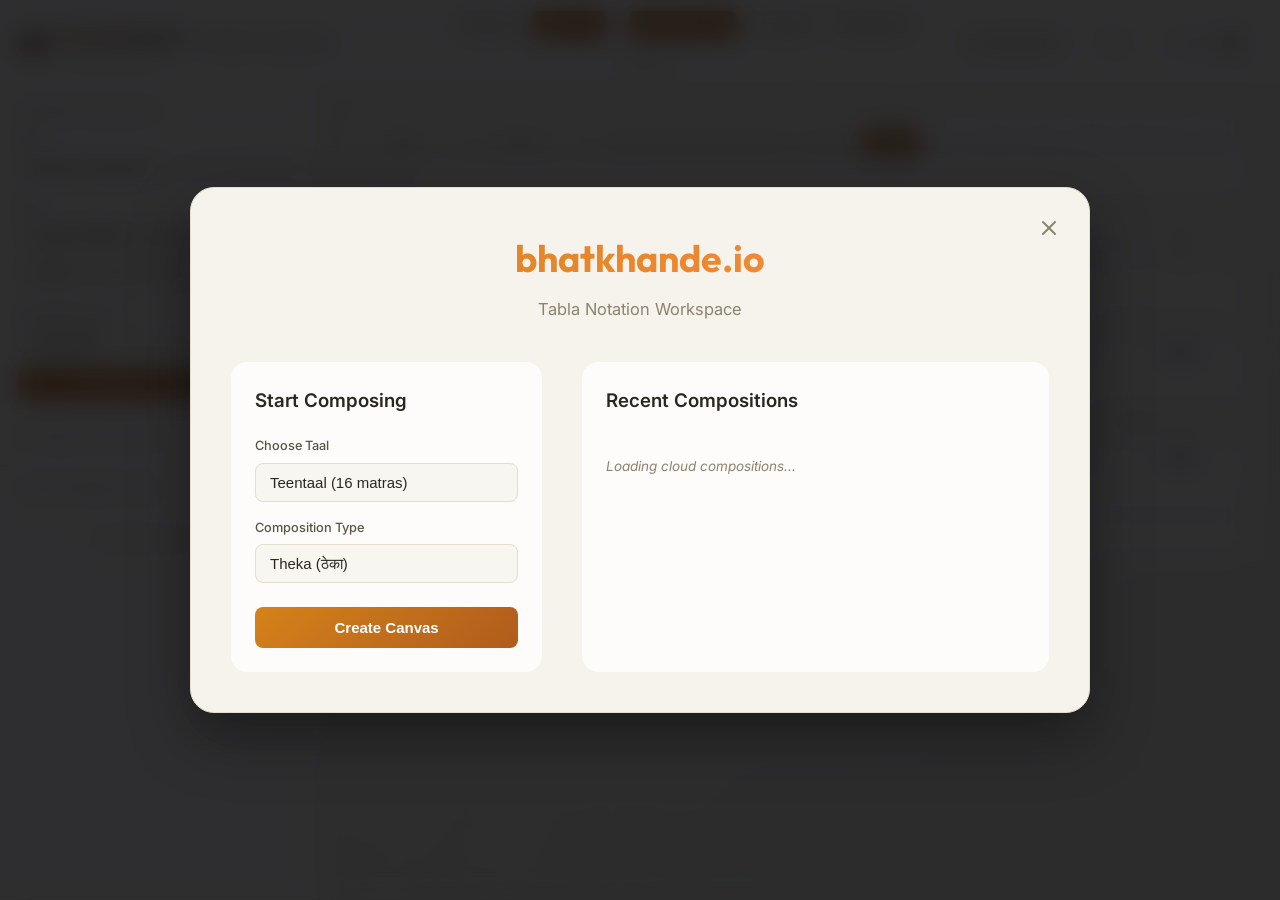
==== app.html @ cfd4efe6 "Add landing page and workflow updates" ====
<!DOCTYPE html>
<html lang="en">

<head>
  <meta charset="UTF-8">
  <meta name="viewport" content="width=device-width, initial-scale=1.0">
  <meta name="description"
    content="Open the Bhatkhande.io workspace to compose, edit, and export Indian classical Tabla notation in Bhatkhande format.">
  <title>Bhatkhande.io — Workspace</title>
  <link rel="stylesheet" href="css/styles.css?v=105">
  <style>
    .matra-cell, .grouped-bol {
      font-size: 1.0rem !important;
    }

    .bol-group-inner {
      flex-wrap: nowrap !important;
      white-space: nowrap !important;
      width: fit-content !important;
      max-width: calc(100% - 10px) !important;
    }
  </style>
  <link rel="icon"
    href="data:image/svg+xml,<svg xmlns='http://www.w3.org/2000/svg' viewBox='0 0 100 100'><text y='.9em' font-size='90'>🪘</text></svg>">
</head>

<body>

  <div class="app-container">
    <header class="app-header" id="app-header">
      <div class="header-left">
        <button class="btn-icon btn-toggle-sidebar" id="btn-toggle-sidebar" title="Toggle sidebar">
          <svg width="20" height="20" viewBox="0 0 20 20" fill="none">
            <path d="M3 5h14M3 10h14M3 15h14" stroke="currentColor" stroke-width="1.5" stroke-linecap="round" />
          </svg>
        </button>

        <a href="index.html" class="app-logo" title="Back to Bhatkhande.io home">
          <svg width="34" height="34" viewBox="0 0 64 64" class="logo-icon-svg" xmlns="http://www.w3.org/2000/svg">
            <defs>
              <linearGradient id="gold-grad" x1="0%" y1="0%" x2="0%" y2="100%">
                <stop offset="0%" style="stop-color:#e8a838;stop-opacity:1" />
                <stop offset="100%" style="stop-color:#c47832;stop-opacity:1" />
              </linearGradient>
              <linearGradient id="head-grad" x1="0%" y1="0%" x2="0%" y2="100%">
                <stop offset="0%" style="stop-color:#ece6d8;stop-opacity:1" />
                <stop offset="100%" style="stop-color:#b5ac94;stop-opacity:1" />
              </linearGradient>
            </defs>
            <g class="drum-bayan" transform="translate(0, 5)">
              <path d="M30 35 C30 55, 2 55, 2 35 S16 5, 30 15 Z" fill="url(#gold-grad)" stroke="#1a2540"
                stroke-width="1.5" />
              <ellipse cx="16" cy="18" rx="13" ry="8" fill="url(#head-grad)" stroke="#1a2540" stroke-width="1.5" />
              <circle cx="16" cy="18" r="4.5" fill="#0c1120" />
              <path d="M4 22 L2 35" stroke="#0c1120" stroke-width="1" stroke-linecap="round" />
              <path d="M12 25 L10 40" stroke="#0c1120" stroke-width="1" stroke-linecap="round" />
              <path d="M20 25 L22 40" stroke="#0c1120" stroke-width="1" stroke-linecap="round" />
              <path d="M28 22 L30 35" stroke="#0c1120" stroke-width="1" stroke-linecap="round" />
            </g>
            <g class="drum-dayan" transform="translate(32, 2)">
              <path d="M2 15 L2 40 Q2 48, 15 48 Q28 48, 28 40 L28 15 Z" fill="#c47832" stroke="#1a2540"
                stroke-width="1.5" />
              <ellipse cx="15" cy="15" rx="13" ry="8" fill="url(#head-grad)" stroke="#1a2540" stroke-width="1.5" />
              <circle cx="15" cy="15" r="3.5" fill="#0c1120" />
              <path d="M4 22 L4 40" stroke="#1a2540" stroke-width="1" stroke-linecap="round" />
              <path d="M10 22 L10 40" stroke="#1a2540" stroke-width="1" stroke-linecap="round" />
              <path d="M20 22 L20 40" stroke="#1a2540" stroke-width="1" stroke-linecap="round" />
              <path d="M26 22 L26 40" stroke="#1a2540" stroke-width="1" stroke-linecap="round" />
            </g>
          </svg>
          <div>
            <div class="logo-text">Bhatkhande.io</div>
            <div class="logo-subtitle">Notation Writer</div>
          </div>
        </a>

        <span class="header-title-display" id="header-title-display">Untitled Composition</span>
      </div>

      <div class="header-center">
        <button class="btn-icon" id="btn-undo" title="Undo (Ctrl+Z)" disabled>
          <svg width="16" height="16" viewBox="0 0 16 16" fill="none">
            <path d="M3 7h7.5a3 3 0 110 6H8" stroke="currentColor" stroke-width="1.5" stroke-linecap="round"
              stroke-linejoin="round" />
            <path d="M6 4L3 7l3 3" stroke="currentColor" stroke-width="1.5" stroke-linecap="round"
              stroke-linejoin="round" />
          </svg>
        </button>
        <button class="btn-icon" id="btn-redo" title="Redo (Ctrl+Shift+Z)" disabled>
          <svg width="16" height="16" viewBox="0 0 16 16" fill="none">
            <path d="M13 7H5.5a3 3 0 100 6H8" stroke="currentColor" stroke-width="1.5" stroke-linecap="round"
              stroke-linejoin="round" />
            <path d="M10 4l3 3-3 3" stroke="currentColor" stroke-width="1.5" stroke-linecap="round"
              stroke-linejoin="round" />
          </svg>
        </button>

        <div class="toolbar-separator"></div>

        <button class="btn" id="btn-new" title="New composition">
          <svg width="14" height="14" viewBox="0 0 16 16" fill="none">
            <path d="M9 1H4a1.5 1.5 0 00-1.5 1.5v11A1.5 1.5 0 004 15h8a1.5 1.5 0 001.5-1.5V5.5L9 1z"
              stroke="currentColor" stroke-width="1.3" />
            <path d="M9 1v5h4.5" stroke="currentColor" stroke-width="1.3" stroke-linecap="round" />
          </svg>
          <span>New</span>
        </button>
        <button class="btn btn-primary" id="btn-save" title="Save (Ctrl+S)">
          <svg width="14" height="14" viewBox="0 0 16 16" fill="none">
            <path
              d="M12.5 15h-9A1.5 1.5 0 012 13.5v-11A1.5 1.5 0 013.5 1h7.09a1.5 1.5 0 011.06.44l1.91 1.91a1.5 1.5 0 01.44 1.06V13.5A1.5 1.5 0 0112.5 15z"
              stroke="currentColor" stroke-width="1.3" />
            <path d="M5 15v-4.5a.5.5 0 01.5-.5h5a.5.5 0 01.5.5V15" stroke="currentColor" stroke-width="1.3" />
            <path d="M5 1v2.5a.5.5 0 00.5.5h4" stroke="currentColor" stroke-width="1.3" stroke-linecap="round" />
          </svg>
          <span>Save</span>
        </button>

        <div class="toolbar-separator"></div>

        <button class="btn btn-primary" id="btn-export-pdf" title="Export as PDF (Ctrl+P)">
          <svg width="14" height="14" viewBox="0 0 16 16" fill="none">
            <path d="M8 2v9M4.5 7.5L8 11l3.5-3.5" stroke="currentColor" stroke-width="1.3" stroke-linecap="round"
              stroke-linejoin="round" />
            <path d="M2.5 11v2.5h11V11" stroke="currentColor" stroke-width="1.3" stroke-linecap="round"
              stroke-linejoin="round" />
          </svg>
          <span>Export PDF</span>
        </button>
        <button class="btn" id="btn-import-json" title="Open saved composition (.json or exported .pdf)">
          <svg width="14" height="14" viewBox="0 0 16 16" fill="none">
            <path d="M8 11V2M4.5 5.5L8 2l3.5 3.5" stroke="currentColor" stroke-width="1.3" stroke-linecap="round"
              stroke-linejoin="round" />
            <path d="M2.5 11v2.5h11V11" stroke="currentColor" stroke-width="1.3" stroke-linecap="round"
              stroke-linejoin="round" />
          </svg>
          <span>Open</span>
        </button>
        <button class="btn" id="btn-export-json" title="Save backup as JSON file">
          <svg width="14" height="14" viewBox="0 0 16 16" fill="none">
            <path d="M9 1H4a1.5 1.5 0 00-1.5 1.5v11A1.5 1.5 0 004 15h8a1.5 1.5 0 001.5-1.5V5.5L9 1z"
              stroke="currentColor" stroke-width="1.3" />
            <path d="M9 1v5h4.5" stroke="currentColor" stroke-width="1.3" stroke-linecap="round" />
          </svg>
          <span>Backup</span>
        </button>

        <div class="toolbar-separator"></div>

        <button class="btn" id="btn-home" title="Return to Workspace Hub" style="background: var(--bg-elevated); border: 1px solid var(--border-color);">
          <svg width="14" height="14" viewBox="0 0 24 24" fill="none" stroke="currentColor" stroke-width="1.5" stroke-linecap="round" stroke-linejoin="round">
            <path d="M3 9l9-7 9 7v11a2 2 0 0 1-2 2H5a2 2 0 0 1-2-2z"></path><polyline points="9 22 9 12 15 12 15 22"></polyline>
          </svg>
          <span style="font-weight: 500; color: var(--goldPrimary);">Hub</span>
        </button>

        <input type="file" id="file-import-input" accept=".json,.pdf,application/json,application/pdf" style="display:none">
      </div>

      <div class="header-right">
        <div class="sync-status" id="sync-status" title="Checking connectivity...">
          <div class="sync-dot"></div>
          <span class="sync-label">Syncing...</span>
        </div>
        <div class="toolbar-separator"></div>
        <button class="btn-icon" id="btn-theme-toggle" title="Toggle Light/Dark Theme">
          <svg id="icon-moon" width="16" height="16" viewBox="0 0 24 24" fill="none" stroke="currentColor" stroke-width="2" stroke-linecap="round" stroke-linejoin="round">
            <path d="M21 12.79A9 9 0 1 1 11.21 3 7 7 0 0 0 21 12.79z"></path>
          </svg>
          <svg id="icon-sun" width="16" height="16" viewBox="0 0 24 24" fill="none" stroke="currentColor" stroke-width="2" stroke-linecap="round" stroke-linejoin="round" style="display: none;">
            <circle cx="12" cy="12" r="5"></circle><line x1="12" y1="1" x2="12" y2="3"></line><line x1="12" y1="21" x2="12" y2="23"></line><line x1="4.22" y1="4.22" x2="5.64" y2="5.64"></line><line x1="18.36" y1="18.36" x2="19.78" y2="19.78"></line><line x1="1" y1="12" x2="3" y2="12"></line><line x1="21" y1="12" x2="23" y2="12"></line><line x1="4.22" y1="19.78" x2="5.64" y2="18.36"></line><line x1="18.36" y1="5.64" x2="19.78" y2="4.22"></line>
          </svg>
          <svg id="icon-auto" width="16" height="16" viewBox="0 0 24 24" fill="none" stroke="currentColor" stroke-width="2" stroke-linecap="round" stroke-linejoin="round" style="display: none;">
            <rect x="2" y="3" width="20" height="14" rx="2" ry="2"></rect><line x1="8" y1="21" x2="16" y2="21"></line><line x1="12" y1="17" x2="12" y2="21"></line>
          </svg>
        </button>
        <div class="toolbar-separator"></div>
        <div class="script-toggle-wrapper">
          <span class="script-toggle-label" id="script-label">English</span>
          <label class="toggle-switch" title="Toggle English / Hindi">
            <input type="checkbox" id="script-toggle">
            <span class="toggle-slider"></span>
          </label>
        </div>
      </div>
    </header>

    <div class="app-body">
      <aside class="sidebar" id="sidebar">
        <div class="sidebar-section" id="composition-details-section">
          <div class="sidebar-section-title">Composition Details</div>
          <div class="form-group">
            <label class="form-label" for="comp-title">Title</label>
            <input type="text" class="form-input" id="comp-title" value="Untitled Composition"
              placeholder="Composition title...">
          </div>
          <div class="form-group">
            <label class="form-label" for="comp-taal">Taal</label>
            <select class="form-select" id="comp-taal"></select>
            <div class="taal-info-display" id="taal-info-display"></div>
          </div>
          <div class="form-group">
            <label class="form-label" for="comp-type">Composition Type</label>
            <select class="form-select" id="comp-type"></select>
          </div>

          <div class="details-toggle-group is-collapsed" id="optional-details-section">
            <div class="sidebar-section-header">
              <div class="sidebar-section-title">Optional PDF Details</div>
              <div class="sidebar-section-toggle">
                <span class="sidebar-section-toggle-label" id="optional-details-toggle-label">Off</span>
                <label class="toggle-switch" title="Show or hide optional PDF details">
                  <input type="checkbox" id="toggle-optional-details">
                  <span class="toggle-slider"></span>
                </label>
              </div>
            </div>
            <div class="sidebar-section-body" id="optional-details-body" hidden>
              <div class="form-group">
                <label class="form-label" for="comp-laya">Laya (Tempo)</label>
                <select class="form-select" id="comp-laya"></select>
              </div>
              <div class="form-group">
                <label class="form-label" for="comp-gharana">Gharana</label>
                <input type="text" class="form-input" id="comp-gharana" placeholder="e.g., Delhi, Lucknow, Ajrada...">
              </div>
              <div class="form-group">
                <label class="form-label" for="comp-guru">Guru / Source</label>
                <input type="text" class="form-input" id="comp-guru" placeholder="Teacher or source...">
              </div>
              <div class="form-group">
                <label class="form-label" for="comp-notes">Notes</label>
                <textarea class="form-textarea" id="comp-notes" placeholder="Additional notes or description..."></textarea>
              </div>
            </div>
          </div>
        </div>

        <div class="sidebar-section saved-compositions">
          <div class="sidebar-section-title">Saved Compositions</div>
          <div id="saved-compositions-list">
            <div class="saved-empty">No saved compositions</div>
          </div>
        </div>
      </aside>

      <main class="main-content" id="main-content">
        <div class="quick-entry-bar" id="quick-entry-bar">
          <div class="qe-panel qe-panel-normal active" id="qe-panel-normal">
            <select class="quick-entry-select" id="quick-entry-section">
              <option value="0">Section 1</option>
            </select>
            <select class="quick-entry-select" id="quick-entry-avartan">
              <option value="0">Avartan 1</option>
            </select>
            <input type="text" class="quick-entry-input" id="quick-entry-input"
              placeholder="Type bols: Dha Dhin Dhin Dha ... use [Dha Ti] or digan=दिगन">
            <button class="btn btn-primary" id="btn-quick-entry-apply">Apply</button>
            <span class="quick-entry-hint">Space = next matra · [bols] = grouped · Dha=धा saves a custom mapping</span>
          </div>
        </div>

        <div id="notation-grid-container"></div>
      </main>
    </div>
  </div>

  <div class="toast-container" id="toast-container"></div>

  <div id="dashboard-hub" class="dashboard-overlay active">
    <div class="dash-container">
      <div class="dash-header">
        <h1 class="dash-title">bhatkhande.io</h1>
        <p class="dash-subtitle">Tabla Notation Workspace</p>
      </div>
      <div class="dash-body">
        <div class="dash-panel new-comp-panel">
          <h2 class="dash-panel-title">Start Composing</h2>
          <div class="dash-form">
            <label class="dash-label">Choose Taal</label>
            <select id="dash-new-taal" class="dash-select"></select>

            <label class="dash-label" style="margin-top:16px;">Composition Type</label>
            <select id="dash-new-type" class="dash-select"></select>

            <button id="btn-dash-create" class="dash-btn-primary">Create Canvas</button>
          </div>
        </div>

        <div class="dash-panel recent-panel">
          <h2 class="dash-panel-title">Recent Compositions</h2>
          <div id="dash-recent-list" class="dash-recent-grid">
            <div class="dash-empty">Loading cloud compositions...</div>
          </div>
        </div>
      </div>
      <button id="btn-dash-close" class="dash-close-btn" title="Close Workspace Hub">
        <svg width="24" height="24" viewBox="0 0 24 24" fill="none" stroke="currentColor" stroke-width="2" stroke-linecap="round"><line x1="18" y1="6" x2="6" y2="18"></line><line x1="6" y1="6" x2="18" y2="18"></line></svg>
      </button>
    </div>
  </div>

  <script src="js/taal-data.js?v=106"></script>
  <script src="js/bol-input.js?v=104"></script>
  <script src="js/composition.js?v=104"></script>
  <script src="js/notation-grid.js?v=104"></script>
  <script src="js/pdf-import.js?v=1"></script>
  <script src="js/pdf-export.js?v=109"></script>
  <script src="js/app.js?v=109"></script>

</body>

</html>
---- css/styles.css ----
/* ═══════════════════════════════════════════════════════════════════════
   bhatkhande.io — Tabla Bhatkhande Notation Writer
   Complete Stylesheet — Premium Dark Theme with Indian Classical Aesthetics
   Recreated from scratch with enhanced design
   ═══════════════════════════════════════════════════════════════════════ */

/* ─── Google Fonts Import ──────────────────────────────────────────── */
@import url('https://fonts.googleapis.com/css2?family=Noto+Sans+Devanagari:wght@400;500;600;700&family=Inter:wght@300;400;500;600;700&family=Outfit:wght@400;500;600;700&display=swap');

/* ─── Design Tokens ────────────────────────────────────────────────── */
:root {
  /* Backgrounds */
  --bg-primary: #06090f;
  --bg-secondary: #0c1120;
  --bg-tertiary: #111827;
  --bg-elevated: #182038;
  --bg-glass: rgba(12, 17, 32, 0.92);
  --bg-glass-hover: rgba(24, 32, 56, 0.95);
  --bg-surface: #0f1525;

  /* Text */
  --text-primary: #ece6d8;
  --text-secondary: #b5ac94;
  --text-muted: #6d6555;
  --text-inverse: #0c1120;

  /* Indian Classical Accent palette */
  --accent-sam: #e8a838;
  /* Saffron Gold — Sam */
  --accent-sam-glow: rgba(232, 168, 56, 0.12);
  --accent-taali: #c47832;
  /* Copper — Taali */
  --accent-taali-glow: rgba(196, 120, 50, 0.10);
  --accent-khali: #2a9d8f;
  /* Teal — Khali */
  --accent-khali-glow: rgba(42, 157, 143, 0.10);
  --accent-primary: #d4943a;
  /* Warm Gold — Primary actions */
  --accent-hover: #e8a838;
  --accent-subtle: rgba(212, 148, 58, 0.08);
  --goldPrimary: #e8a838;
  --goldAccent: #c47832;
  --border-color: #1a2540;

  /* Functional */
  --danger: #e74c3c;
  --success: #27ae60;
  --info: #4a90d9;

  /* Grid */
  --grid-border: #1a2540;
  --grid-border-strong: #2d3d68;
  --grid-cell-hover: rgba(232, 168, 56, 0.05);
  --grid-cell-active: rgba(232, 168, 56, 0.14);
  --grid-vibhaag: #d4943a;

  /* Layout */
  --sidebar-width: 320px;
  --header-height: 76px;
  --radius-xs: 4px;
  --radius-sm: 6px;
  --radius-md: 10px;
  --radius-lg: 16px;

  /* Shadows */
  --shadow-xs: 0 1px 4px rgba(0, 0, 0, 0.25);
  --shadow-sm: 0 2px 10px rgba(0, 0, 0, 0.30);
  --shadow-md: 0 4px 24px rgba(0, 0, 0, 0.40);
  --shadow-lg: 0 8px 48px rgba(0, 0, 0, 0.50);
  --shadow-glow: 0 0 24px rgba(232, 168, 56, 0.12);

  /* Transitions */
  --transition-fast: 0.15s ease;
  --transition-normal: 0.25s ease;
  --transition-slow: 0.4s cubic-bezier(0.4, 0, 0.2, 1);
}

/* ─── Light Mode Theme ─────────────────────────────────────────────── */
[data-theme="light"] {
  /* Warm Paper Backgrounds */
  --bg-primary: #f5f3ec;
  --bg-secondary: #fdfcfa;
  --bg-tertiary: #f8f6f0;
  --bg-elevated: #ffffff;
  --bg-glass: rgba(253, 252, 250, 0.85);
  --bg-glass-hover: rgba(255, 255, 255, 0.95);
  --bg-surface: #fdfcfa;

  /* Charcoal slate text */
  --text-primary: #2b2720;
  --text-secondary: #5a5446;
  --text-muted: #8b8371;
  --text-inverse: #ffffff;

  /* Accents — Saturated for strong white contrast */
  --accent-sam: #d4821a;
  --accent-sam-glow: rgba(212, 130, 26, 0.15);
  --accent-taali: #b05c1d;
  --accent-taali-glow: rgba(176, 92, 29, 0.12);
  --accent-khali: #1f8276;
  --accent-khali-glow: rgba(31, 130, 118, 0.12);
  --accent-primary: #bc721a;
  --accent-hover: #d4821a;
  --accent-subtle: rgba(188, 114, 26, 0.10);
  --goldPrimary: #d4821a;
  --goldAccent: #b05c1d;
  --border-color: #e3decd;

  /* Functional */
  --danger: #d93826;
  --success: #1e9650;
  --info: #347bc9;

  /* Grid */
  --grid-border: #e3decd;
  --grid-border-strong: #c2bba8;
  --grid-cell-hover: rgba(212, 130, 26, 0.08);
  --grid-cell-active: rgba(212, 130, 26, 0.20);
  --grid-vibhaag: #bc721a;

  /* Shadows — Softer, spread wider */
  --shadow-xs: 0 1px 3px rgba(43, 39, 32, 0.08);
  --shadow-sm: 0 3px 8px rgba(43, 39, 32, 0.12);
  --shadow-md: 0 6px 16px rgba(43, 39, 32, 0.15);
  --shadow-lg: 0 12px 32px rgba(43, 39, 32, 0.20);
  --shadow-glow: 0 0 16px rgba(212, 130, 26, 0.25);
}

/* ─── Reset & Base ─────────────────────────────────────────────────── */
*,
*::before,
*::after {
  margin: 0;
  padding: 0;
  box-sizing: border-box;
}

html {
  font-size: 15px;
  scroll-behavior: smooth;
}

body {
  font-family: 'Inter', 'Noto Sans Devanagari', system-ui, sans-serif;
  background: var(--bg-primary);
  color: var(--text-primary);
  line-height: 1.6;
  min-height: 100vh;
  overflow-x: hidden;
  -webkit-font-smoothing: antialiased;
  -moz-osx-font-smoothing: grayscale;
}

/* Ambient background aura */
body::before {
  content: '';
  position: fixed;
  top: 0;
  left: 0;
  right: 0;
  bottom: 0;
  background:
    radial-gradient(ellipse at 15% -5%, rgba(232, 168, 56, 0.05) 0%, transparent 55%),
    radial-gradient(ellipse at 85% 105%, rgba(42, 157, 143, 0.04) 0%, transparent 55%),
    radial-gradient(ellipse at 50% 50%, rgba(12, 17, 32, 0.3) 0%, transparent 80%);
  pointer-events: none;
  z-index: 0;
}

[data-theme="light"] body::before {
  background:
    radial-gradient(ellipse at 15% -5%, rgba(212, 130, 26, 0.03) 0%, transparent 55%),
    radial-gradient(ellipse at 85% 105%, rgba(31, 130, 118, 0.03) 0%, transparent 55%),
    radial-gradient(ellipse at 50% 50%, rgba(253, 252, 250, 0.5) 0%, transparent 80%);
}

::selection {
  background: rgba(232, 168, 56, 0.30);
  color: var(--text-primary);
}


/* ─── App Layout ───────────────────────────────────────────────────── */
.app-container {
  display: flex;
  flex-direction: column;
  min-height: 100vh;
  position: relative;
  z-index: 1;
}


/* ═══════════════════════════════════════════════════════════════════════
   HEADER / TOOLBAR
   ═══════════════════════════════════════════════════════════════════════ */
.app-header {
  min-height: var(--header-height);
  background: var(--bg-glass);
  backdrop-filter: blur(24px) saturate(1.2);
  -webkit-backdrop-filter: blur(24px) saturate(1.2);
  border-bottom: 1px solid rgba(232, 168, 56, 0.10);
  display: flex;
  align-items: center;
  justify-content: space-between;
  gap: 12px 18px;
  flex-wrap: wrap;
  padding: 10px 18px;
  position: sticky;
  top: 0;
  z-index: 100;
}

.header-left {
  display: flex;
  align-items: center;
  flex-wrap: wrap;
  gap: 14px;
}

.app-logo {
  display: flex;
  align-items: center;
  gap: 10px;
  text-decoration: none;
}

.logo-icon {
  width: 34px;
  height: 34px;
  background: linear-gradient(135deg, var(--accent-sam), var(--accent-taali));
  border-radius: var(--radius-sm);
  display: flex;
  align-items: center;
  justify-content: center;
  font-size: 17px;
  box-shadow: var(--shadow-glow);
  transition: transform var(--transition-normal);
}

.logo-icon:hover {
  transform: scale(1.08) rotate(-2deg);
}

.logo-text {
  font-family: 'Outfit', sans-serif;
  font-size: 1.25rem;
  font-weight: 700;
  background: linear-gradient(135deg, var(--accent-sam) 0%, var(--text-primary) 100%);
  -webkit-background-clip: text;
  -webkit-text-fill-color: transparent;
  background-clip: text;
  letter-spacing: -0.02em;
}

.logo-subtitle {
  font-size: 0.6rem;
  color: var(--text-muted);
  letter-spacing: 0.10em;
  text-transform: uppercase;
}

.header-title-display {
  font-size: 0.9rem;
  color: var(--text-secondary);
  font-weight: 500;
  max-width: 220px;
  overflow: hidden;
  text-overflow: ellipsis;
  white-space: nowrap;
  opacity: 0.8;
}

.header-center {
  display: flex;
  align-items: center;
  gap: 8px;
  flex: 1 1 560px;
  flex-wrap: wrap;
  justify-content: center;
}

.header-right {
  display: flex;
  align-items: center;
  flex-wrap: wrap;
  gap: 12px;
  margin-left: auto;
}

/* ─── Sync Status Indicator ───────────────────────────────────────── */
.sync-status {
  display: flex;
  align-items: center;
  gap: 8px;
  padding: 4px 10px;
  background: var(--bg-tertiary);
  border: 1px solid var(--grid-border);
  border-radius: 20px;
  cursor: help;
  transition: all var(--transition-normal);
}

.sync-status:hover {
  background: var(--bg-elevated);
  border-color: var(--grid-border-strong);
}

.sync-dot {
  width: 8px;
  height: 8px;
  border-radius: 50%;
  background: var(--accent-sam);
  position: relative;
}

.sync-status.syncing .sync-dot {
  background: var(--info);
  box-shadow: 0 0 8px var(--info);
  animation: syncPulse 1.5s infinite ease-in-out;
}

.sync-status.connected .sync-dot {
  background: var(--success);
  box-shadow: 0 0 8px var(--success);
}

.sync-status.disconnected .sync-dot {
  background: var(--text-muted);
  box-shadow: none;
}

.sync-label {
  font-size: 0.68rem;
  font-weight: 600;
  color: var(--text-secondary);
  text-transform: uppercase;
  letter-spacing: 0.04em;
}

@keyframes syncPulse {
  0% { transform: scale(1); opacity: 1; }
  50% { transform: scale(1.3); opacity: 0.6; }
  100% { transform: scale(1); opacity: 1; }
}

/* Offline Helper for Dashboard */
.dash-offline-notice {
  display: flex;
  align-items: center;
  gap: 10px;
  padding: 12px 16px;
  background: rgba(232, 168, 56, 0.05);
  border: 1px solid rgba(232, 168, 56, 0.15);
  border-radius: var(--radius-md);
  margin-bottom: 20px;
  color: var(--accent-sam);
  font-size: 0.8rem;
  font-weight: 500;
}


/* ═══════════════════════════════════════════════════════════════════════
   BUTTONS
   ═══════════════════════════════════════════════════════════════════════ */
.btn {
  display: inline-flex;
  align-items: center;
  gap: 5px;
  padding: 6px 12px;
  border: 1px solid var(--grid-border);
  border-radius: var(--radius-sm);
  background: var(--bg-tertiary);
  color: var(--text-secondary);
  font-size: 0.78rem;
  font-weight: 500;
  cursor: pointer;
  transition: all var(--transition-fast);
  white-space: nowrap;
  font-family: inherit;
  user-select: none;
}

.btn:hover {
  background: var(--bg-elevated);
  color: var(--text-primary);
  border-color: var(--grid-border-strong);
  transform: translateY(-1px);
  box-shadow: var(--shadow-xs);
}

.btn:active {
  transform: translateY(0) scale(0.98);
}

.btn:disabled {
  opacity: 0.35;
  cursor: not-allowed;
  transform: none;
}

.btn-primary {
  background: linear-gradient(135deg, var(--accent-primary), var(--accent-taali));
  color: var(--text-inverse);
  border-color: var(--accent-primary);
  font-weight: 600;
}

.btn-primary:hover {
  background: linear-gradient(135deg, var(--accent-hover), var(--accent-primary));
  border-color: var(--accent-hover);
  color: var(--text-inverse);
  box-shadow: var(--shadow-glow);
}

.btn-icon {
  display: inline-flex;
  align-items: center;
  justify-content: center;
  width: 30px;
  height: 30px;
  padding: 0;
  border: 1px solid transparent;
  border-radius: var(--radius-sm);
  background: transparent;
  color: var(--text-muted);
  cursor: pointer;
  transition: all var(--transition-fast);
}

.btn-icon:hover {
  background: var(--bg-elevated);
  color: var(--text-primary);
  border-color: var(--grid-border);
}

.btn-icon:disabled {
  opacity: 0.25;
  cursor: not-allowed;
}

.toolbar-separator {
  width: 1px;
  height: 22px;
  background: var(--grid-border);
  margin: 0 3px;
}


/* ═══════════════════════════════════════════════════════════════════════
   SCRIPT TOGGLE SWITCH
   ═══════════════════════════════════════════════════════════════════════ */
.script-toggle-wrapper {
  display: flex;
  align-items: center;
  gap: 8px;
}

.script-toggle-label {
  font-size: 0.72rem;
  color: var(--text-muted);
  min-width: 52px;
  text-align: right;
  font-weight: 500;
}

.toggle-switch {
  position: relative;
  width: 42px;
  height: 22px;
}

.toggle-switch input {
  opacity: 0;
  width: 0;
  height: 0;
}

.toggle-slider {
  position: absolute;
  cursor: pointer;
  top: 0;
  left: 0;
  right: 0;
  bottom: 0;
  background: var(--bg-elevated);
  border: 1px solid var(--grid-border);
  border-radius: 11px;
  transition: var(--transition-normal);
}

.toggle-slider::before {
  content: '';
  position: absolute;
  height: 16px;
  width: 16px;
  left: 2px;
  bottom: 2px;
  background: var(--text-muted);
  border-radius: 50%;
  transition: var(--transition-normal);
}

.toggle-switch input:checked+.toggle-slider {
  background: var(--accent-primary);
  border-color: var(--accent-primary);
}

.toggle-switch input:checked+.toggle-slider::before {
  transform: translateX(20px);
  background: var(--text-inverse);
}


/* ═══════════════════════════════════════════════════════════════════════
   MAIN LAYOUT (Sidebar + Content)
   ═══════════════════════════════════════════════════════════════════════ */
.app-body {
  display: flex;
  flex: 1;
  overflow: hidden;
}


/* ─── Sidebar ──────────────────────────────────────────────────────── */
.sidebar {
  width: var(--sidebar-width);
  min-width: var(--sidebar-width);
  background: var(--bg-secondary);
  border-right: 1px solid var(--grid-border);
  display: flex;
  flex-direction: column;
  overflow-y: auto;
  transition: transform var(--transition-slow);
}

.sidebar-section {
  padding: 16px 18px;
  border-bottom: 1px solid var(--grid-border);
}

.sidebar-section-header {
  display: flex;
  align-items: center;
  justify-content: space-between;
  gap: 12px;
  margin-bottom: 12px;
}

.details-toggle-group {
  margin-top: 12px;
  padding-top: 12px;
  border-top: 1px solid var(--grid-border);
}

.details-toggle-group.is-collapsed .sidebar-section-header {
  margin-bottom: 0;
}

.sidebar-section-title {
  font-size: 0.68rem;
  font-weight: 700;
  color: var(--text-muted);
  text-transform: uppercase;
  letter-spacing: 0.12em;
  margin-bottom: 12px;
}

.sidebar-section-header .sidebar-section-title {
  margin-bottom: 0;
}

.sidebar-section-toggle {
  display: flex;
  align-items: center;
  gap: 8px;
}

.sidebar-section-toggle-label {
  font-size: 0.64rem;
  font-weight: 700;
  color: var(--text-muted);
  text-transform: uppercase;
  letter-spacing: 0.1em;
}

.sidebar-section-body[hidden] {
  display: none !important;
}

/* ─── Form Elements ────────────────────────────────────────────────── */
.form-group {
  margin-bottom: 14px;
}

.form-label {
  display: block;
  font-size: 0.75rem;
  color: var(--text-secondary);
  margin-bottom: 4px;
  font-weight: 500;
}

.form-input,
.form-select,
.form-textarea {
  width: 100%;
  padding: 7px 10px;
  background: var(--bg-tertiary);
  border: 1px solid var(--grid-border);
  border-radius: var(--radius-sm);
  color: var(--text-primary);
  font-size: 0.83rem;
  font-family: inherit;
  transition: border-color var(--transition-fast), box-shadow var(--transition-fast);
  outline: none;
}

.form-input:focus,
.form-select:focus,
.form-textarea:focus {
  border-color: var(--accent-primary);
  box-shadow: 0 0 0 3px rgba(212, 148, 58, 0.12);
}

.form-select {
  cursor: pointer;
  appearance: none;
  background-image: url("data:image/svg+xml,%3Csvg width='12' height='8' viewBox='0 0 12 8' fill='none' xmlns='http://www.w3.org/2000/svg'%3E%3Cpath d='M1 1.5L6 6.5L11 1.5' stroke='%236b6356' stroke-width='1.5' stroke-linecap='round'/%3E%3C/svg%3E");
  background-repeat: no-repeat;
  background-position: right 10px center;
  padding-right: 28px;
}

.form-textarea {
  min-height: 56px;
  resize: vertical;
}

.taal-info-display {
  display: flex;
  flex-wrap: wrap;
  gap: 4px;
  align-items: center;
  padding: 7px 8px;
  background: var(--bg-tertiary);
  border-radius: var(--radius-sm);
  font-size: 0.72rem;
  color: var(--text-secondary);
  margin-top: 6px;
  border: 1px solid var(--grid-border);
}

.taal-info-item {
  font-weight: 500;
}

.taal-info-sep {
  color: var(--grid-border-strong);
  margin: 0 2px;
}


/* ─── Saved Compositions ───────────────────────────────────────────── */
.saved-compositions {
  flex: 1;
  overflow-y: auto;
}

.saved-item {
  display: flex;
  align-items: center;
  justify-content: space-between;
  padding: 9px 12px;
  border-bottom: 1px solid var(--grid-border);
  cursor: pointer;
  transition: background var(--transition-fast);
}

.saved-item:hover {
  background: var(--bg-tertiary);
}

.saved-item-info {
  flex: 1;
  min-width: 0;
}

.saved-item-title {
  font-size: 0.82rem;
  font-weight: 500;
  color: var(--text-primary);
  white-space: nowrap;
  overflow: hidden;
  text-overflow: ellipsis;
}

.saved-item-meta {
  font-size: 0.7rem;
  color: var(--text-muted);
  margin-top: 1px;
}

.saved-item-delete {
  flex-shrink: 0;
}

.saved-empty {
  padding: 18px;
  text-align: center;
  color: var(--text-muted);
  font-size: 0.8rem;
  font-style: italic;
}


/* ═══════════════════════════════════════════════════════════════════════
   MAIN CONTENT PANEL
   ═══════════════════════════════════════════════════════════════════════ */
.main-content {
  flex: 1;
  overflow-y: auto;
  padding: 24px 32px 40px;
  display: flex;
  flex-direction: column;
  gap: 20px;
  width: 100%;
  max-width: 1560px;
  margin: 0 auto;
}


/* ═══════════════════════════════════════════════════════════════════════
   QUICK ENTRY BAR
   ═══════════════════════════════════════════════════════════════════════ */
.quick-entry-bar {
  display: flex;
  align-items: center;
  gap: 10px 12px;
  flex-wrap: wrap;
  padding: 14px 16px;
  background: var(--bg-secondary);
  border: 1px solid var(--grid-border);
  border-radius: var(--radius-md);
  transition: border-color var(--transition-fast);
}

.quick-entry-bar:focus-within {
  border-color: rgba(232, 168, 56, 0.25);
}

.quick-entry-label {
  font-size: 0.7rem;
  font-weight: 700;
  color: var(--text-muted);
  text-transform: uppercase;
  letter-spacing: 0.10em;
  white-space: nowrap;
}

.quick-entry-input {
  flex: 1;
  padding: 7px 11px;
  background: var(--bg-tertiary);
  border: 1px solid var(--grid-border);
  border-radius: var(--radius-sm);
  color: var(--text-primary);
  font-size: 0.88rem;
  font-family: 'Noto Sans Devanagari', 'Inter', sans-serif;
  outline: none;
  transition: border-color var(--transition-fast);
  min-width: 260px;
}

.quick-entry-input:focus {
  border-color: var(--accent-primary);
}

.quick-entry-input::placeholder {
  color: var(--text-muted);
  font-size: 0.82rem;
}

.quick-entry-select {
  padding: 7px 10px;
  background: var(--bg-tertiary);
  border: 1px solid var(--grid-border);
  border-radius: var(--radius-sm);
  color: var(--text-secondary);
  font-size: 0.78rem;
  font-family: inherit;
  outline: none;
  cursor: pointer;
  min-width: 110px;
}

.quick-entry-hint {
  font-size: 0.68rem;
  color: var(--text-muted);
  white-space: normal;
  opacity: 0.8;
  flex: 1 1 180px;
}


/* ═══════════════════════════════════════════════════════════════════════
   NOTATION GRID — The Heart of the UI
   ═══════════════════════════════════════════════════════════════════════ */
.notation-section {
  background: var(--bg-secondary);
  border: 1px solid var(--grid-border);
  border-radius: 14px;
  overflow: hidden;
  transition: box-shadow var(--transition-normal), border-color var(--transition-normal);
  animation: sectionFadeIn 0.35s ease forwards;
}

.notation-section:hover {
  box-shadow: var(--shadow-sm);
  border-color: var(--grid-border-strong);
}


/* ─── Section Header ───────────────────────────────────────────────── */
.section-header {
  display: flex;
  align-items: center;
  justify-content: space-between;
  padding: 12px 16px;
  gap: 10px 12px;
  flex-wrap: wrap;
  background: var(--bg-tertiary);
  border-bottom: 1px solid var(--grid-border);
}

.section-header-left {
  display: flex;
  align-items: center;
  flex-wrap: wrap;
  gap: 8px;
  flex: 1;
}

.section-header-right {
  display: flex;
  align-items: center;
  flex-wrap: wrap;
  gap: 6px;
  justify-content: flex-end;
}

.section-type-badge {
  font-size: 0.68rem;
  font-weight: 600;
  padding: 2px 8px;
  border-radius: var(--radius-xs);
  text-transform: uppercase;
  letter-spacing: 0.04em;
  white-space: nowrap;
  font-family: 'Noto Sans Devanagari', 'Inter', sans-serif;
}

.section-type-badge.mukh {
  background: rgba(232, 168, 56, 0.12);
  color: var(--accent-sam);
  border: 1px solid rgba(232, 168, 56, 0.20);
}

.section-type-badge.palta {
  background: rgba(42, 157, 143, 0.12);
  color: var(--accent-khali);
  border: 1px solid rgba(42, 157, 143, 0.20);
}

.section-type-badge.tihai {
  background: rgba(196, 120, 50, 0.12);
  color: var(--accent-taali);
  border: 1px solid rgba(196, 120, 50, 0.20);
}

.section-type-badge.dohra {
  background: rgba(74, 144, 217, 0.12);
  color: var(--info);
  border: 1px solid rgba(74, 144, 217, 0.20);
}

.section-type-badge.custom {
  background: rgba(176, 167, 142, 0.08);
  color: var(--text-secondary);
  border: 1px solid rgba(176, 167, 142, 0.15);
}

.section-label-input {
  background: transparent;
  border: 1px solid transparent;
  color: var(--text-primary);
  font-size: 0.88rem;
  font-weight: 600;
  padding: 3px 7px;
  border-radius: var(--radius-sm);
  outline: none;
  font-family: inherit;
  flex: 1;
  max-width: 360px;
  min-width: 180px;
  transition: all var(--transition-fast);
}

.section-label-input:hover {
  border-color: var(--grid-border);
}

.section-label-input:focus {
  border-color: var(--accent-primary);
  background: var(--bg-secondary);
}


/* ─── Notation Table ───────────────────────────────────────────────── */
.notation-table-wrapper {
  overflow-x: auto;
  padding: 8px 12px 12px;
}

.notation-table {
  width: 100%;
  border-collapse: collapse;
  table-layout: fixed;
  min-width: 560px;
}


/* ─── Matra Numbers Row (the top header) ───────────────────────────── */
.markers-row th {
  padding: 5px 4px;
  font-size: 0.70rem;
  font-weight: 600;
  color: var(--text-muted);
  border-bottom: 2px solid var(--grid-border-strong);
  background: var(--bg-tertiary);
  position: relative;
  text-align: left;
}

.markers-row th.vibhaag-start {
  border-left: 2.5px solid var(--grid-vibhaag);
}

.matra-num {
  color: var(--text-muted);
  font-size: 0.66rem;
  font-weight: 500;
  font-family: 'Inter', monospace;
}


/* ─── Marker Badges (Sam/Taali/Khali) ─────────────────────────────── */
.marker-badge {
  display: inline-flex;
  align-items: center;
  justify-content: center;
  width: 20px;
  height: 20px;
  border-radius: 50%;
  font-size: 0.70rem;
  font-weight: 700;
  line-height: 1;
}

.marker-badge.sam {
  background: var(--accent-sam);
  color: var(--text-inverse);
  box-shadow: 0 0 10px rgba(232, 168, 56, 0.35);
}

.marker-badge.taali {
  background: var(--accent-taali);
  color: #fff;
}

.marker-badge.khali {
  background: var(--accent-khali);
  color: #fff;
}


/* ─── Avartan Row (Bols Content) ──────────────────────────────────── */
.avartan-row td {
  border-bottom: 1px solid var(--grid-border);
}

.matra-cell {
  padding: 6px 5px;
  text-align: center;
  vertical-align: middle;
  cursor: pointer;
  transition: all var(--transition-fast);
  position: relative;
  min-height: 40px;
  font-family: 'Noto Sans Devanagari', 'Inter', sans-serif;
  font-size: 1.0rem !important;
  font-weight: 500;
  overflow: visible;
}

.matra-cell:hover {
  background: var(--grid-cell-hover);
}

.matra-cell.cell-active {
  background: var(--grid-cell-active);
  box-shadow: inset 0 0 0 2px var(--accent-sam);
}

.matra-cell.vibhaag-start {
  border-left: 2.5px solid var(--grid-vibhaag);
}

.matra-cell.sam-column {
  background: var(--accent-sam-glow);
}

.matra-cell.sam-column:hover {
  background: rgba(232, 168, 56, 0.10);
}


/* ─── Symbols Row (चिन्ह / Markers below bols) ────────────────────── */
.symbols-row td {
  border-bottom: 2px solid var(--grid-border-strong);
}

.symbol-cell {
  padding: 3px 4px;
  text-align: left;
  vertical-align: middle;
  height: 26px;
}

.symbol-cell.vibhaag-start {
  border-left: 2.5px solid var(--grid-vibhaag);
}


/* ─── Row Actions ──────────────────────────────────────────────────── */
.row-actions {
  width: 74px;
  padding: 3px;
  text-align: center;
  border-bottom: 1px solid var(--grid-border);
  opacity: 0;
  transition: opacity var(--transition-fast);
}

.avartan-row:hover .row-actions,
.avartan-row:hover+.symbols-row .row-actions {
  opacity: 1;
}

.btn-row-action {
  display: inline-flex;
  align-items: center;
  justify-content: center;
  width: 22px;
  height: 22px;
  border: none;
  border-radius: var(--radius-xs);
  background: transparent;
  color: var(--text-muted);
  cursor: pointer;
  transition: all var(--transition-fast);
}

.btn-row-action:hover {
  background: var(--bg-elevated);
  color: var(--text-primary);
}

.btn-row-action:disabled {
  opacity: 0.25;
  cursor: not-allowed;
}


/* ─── Bol Content Styling ──────────────────────────────────────────── */
.bol-content {
  display: flex;
  align-items: center;
  justify-content: center;
  min-height: 30px;
  max-width: 100%;
  overflow: visible;
}

.bol-content.empty {
  color: var(--text-muted);
  opacity: 0.25;
  font-size: 1.1rem;
  justify-content: center;
}

.bol-content.thah {
  font-weight: 600;
  color: var(--text-primary);
}

/* Multi-bol grouping (Dugun / Tigun / Chaugun) */
.bol-group {
  display: inline-flex;
  flex-direction: column;
  align-items: stretch;
  width: fit-content;
  max-width: calc(100% - 10px);
  min-width: 0;
  margin: 0 auto;
}

.bol-group-inner {
  display: inline-flex;
  gap: 0;
  flex-wrap: nowrap;
  white-space: nowrap;
  justify-content: center;
  width: fit-content;
  max-width: 100%;
  min-width: 0;
}

.grouped-bol {
  display: inline-block;
  font-size: 1.0rem !important;
  font-weight: 500;
  color: var(--text-primary);
  white-space: nowrap;
  line-height: 1.2;
}

/* Bracket underneath grouped bols */
.bol-bracket {
  width: 100%;
  height: 6px;
  min-width: 0;
  margin-top: 1px;
  border: 1.2px solid var(--accent-taali);
  border-top: none;
  border-radius: 0 0 5px 5px;
  opacity: 0.65;
}





/* ─── Add Buttons ──────────────────────────────────────────────────── */
.btn-add-avartan {
  display: flex;
  align-items: center;
  justify-content: center;
  gap: 5px;
  width: 100%;
  padding: 7px;
  border: none;
  border-top: 1px dashed var(--grid-border);
  background: transparent;
  color: var(--text-muted);
  font-size: 0.75rem;
  font-weight: 500;
  cursor: pointer;
  transition: all var(--transition-fast);
  font-family: inherit;
}

.btn-add-avartan:hover {
  background: var(--bg-tertiary);
  color: var(--accent-primary);
}

.add-section-bar {
  display: flex;
  justify-content: center;
  padding: 8px 0;
}

.btn-add-section {
  display: flex;
  align-items: center;
  gap: 6px;
  padding: 9px 18px;
  border: 2px dashed var(--grid-border);
  border-radius: var(--radius-md);
  background: transparent;
  color: var(--text-muted);
  font-size: 0.8rem;
  font-weight: 500;
  cursor: pointer;
  transition: all var(--transition-normal);
  font-family: inherit;
}

.btn-add-section:hover {
  border-color: var(--accent-primary);
  color: var(--accent-primary);
  background: rgba(212, 148, 58, 0.04);
  box-shadow: var(--shadow-glow);
}


/* ═══════════════════════════════════════════════════════════════════════
   BOL INPUT OVERLAY (Floating editor)
   ═══════════════════════════════════════════════════════════════════════ */
.bol-input-overlay {
  position: absolute;
  z-index: 200;
  display: none;
  flex-direction: column;
  min-width: 120px;
}

.bol-input-overlay.active {
  display: flex;
}

.bol-input-field {
  width: 100%;
  padding: 7px 10px;
  background: var(--bg-elevated);
  border: 2px solid var(--accent-primary);
  border-radius: var(--radius-sm);
  color: var(--text-primary);
  font-size: 0.88rem;
  font-family: 'Noto Sans Devanagari', 'Inter', sans-serif;
  outline: none;
  box-shadow: var(--shadow-md), var(--shadow-glow);
}

.bol-input-field::placeholder {
  color: var(--text-muted);
  font-size: 0.78rem;
}

.bol-autocomplete-dropdown {
  display: none;
  background: var(--bg-elevated);
  border: 1px solid var(--grid-border-strong);
  border-top: none;
  border-radius: 0 0 var(--radius-sm) var(--radius-sm);
  box-shadow: var(--shadow-md);
  max-height: 200px;
  overflow-y: auto;
}

.bol-autocomplete-dropdown.visible {
  display: block;
}

.autocomplete-item {
  display: flex;
  align-items: center;
  gap: 7px;
  padding: 6px 10px;
  cursor: pointer;
  transition: background var(--transition-fast);
  font-size: 0.83rem;
}

.autocomplete-item:hover,
.autocomplete-item.active {
  background: var(--bg-glass-hover);
}

.ac-number {
  display: inline-flex;
  align-items: center;
  justify-content: center;
  width: 17px;
  height: 17px;
  border-radius: var(--radius-xs);
  background: var(--bg-tertiary);
  border: 1px solid var(--grid-border);
  color: var(--text-muted);
  font-size: 0.65rem;
  font-weight: 700;
  flex-shrink: 0;
  font-family: 'Inter', monospace;
}

.autocomplete-item:hover .ac-number,
.autocomplete-item.active .ac-number {
  background: var(--accent-primary);
  color: var(--text-inverse);
  border-color: var(--accent-primary);
}

.ac-roman {
  color: var(--text-primary);
  font-weight: 500;
  flex: 1;
}

.ac-roman strong {
  color: var(--accent-sam);
}

.ac-devanagari {
  color: var(--text-muted);
  font-family: 'Noto Sans Devanagari', sans-serif;
  font-size: 0.88rem;
  margin-left: auto;
}


/* ═══════════════════════════════════════════════════════════════════════
   TOAST NOTIFICATIONS
   ═══════════════════════════════════════════════════════════════════════ */
.toast-container {
  position: fixed;
  bottom: 20px;
  right: 20px;
  z-index: 1000;
  display: flex;
  flex-direction: column-reverse;
  gap: 6px;
}

.toast {
  padding: 9px 16px;
  border-radius: var(--radius-sm);
  font-size: 0.8rem;
  font-weight: 500;
  background: var(--bg-elevated);
  color: var(--text-primary);
  border: 1px solid var(--grid-border-strong);
  box-shadow: var(--shadow-md);
  transform: translateX(110%);
  opacity: 0;
  transition: all var(--transition-normal);
  backdrop-filter: blur(10px);
}

.toast-visible {
  transform: translateX(0);
  opacity: 1;
}

.toast-success {
  border-left: 3px solid var(--success);
}

.toast-error {
  border-left: 3px solid var(--danger);
}

.toast-info {
  border-left: 3px solid var(--accent-primary);
}


/* ═══════════════════════════════════════════════════════════════════════
   SCROLLBAR STYLING
   ═══════════════════════════════════════════════════════════════════════ */
::-webkit-scrollbar {
  width: 5px;
  height: 5px;
}

::-webkit-scrollbar-track {
  background: transparent;
}

::-webkit-scrollbar-thumb {
  background: var(--grid-border-strong);
  border-radius: 3px;
}

::-webkit-scrollbar-thumb:hover {
  background: var(--text-muted);
}


/* ═══════════════════════════════════════════════════════════════════════
   RESPONSIVE
   ═══════════════════════════════════════════════════════════════════════ */
.btn-toggle-sidebar {
  display: none;
}

@media (max-width: 900px) {
  .sidebar {
    position: fixed;
    top: var(--header-height);
    left: 0;
    bottom: 0;
    z-index: 90;
    transform: translateX(-100%);
    box-shadow: var(--shadow-lg);
  }

  .sidebar.sidebar-open {
    transform: translateX(0);
  }

  .btn-toggle-sidebar {
    display: flex;
  }

  .main-content {
    padding: 16px;
  }

  .header-title-display {
    display: none;
  }

  .header-center {
    justify-content: flex-start;
    flex-basis: 100%;
  }
}

@media (max-width: 600px) {
  .quick-entry-bar {
    flex-wrap: wrap;
  }

  .quick-entry-hint {
    display: none;
  }

  .header-center .btn span {
    display: none;
  }

  .app-header {
    padding: 10px 14px;
  }
}


/* ═══════════════════════════════════════════════════════════════════════
   PRINT STYLES
   ═══════════════════════════════════════════════════════════════════════ */
@media print {
  body {
    background: white;
    color: black;
  }

  body::before {
    display: none;
  }

  .app-header,
  .sidebar,
  .quick-entry-bar,
  .add-section-bar,
  .btn-add-avartan,
  .row-actions,
  .section-header-right,
  .toast-container {
    display: none !important;
  }

  .main-content {
    padding: 0;
  }

  .notation-section {
    border: 1px solid #ccc;
    break-inside: avoid;
  }

  .matra-cell {
    border: 1px solid #ddd;
    color: black;
  }
}


/* ═══════════════════════════════════════════════════════════════════════
   ANIMATIONS
   ═══════════════════════════════════════════════════════════════════════ */
@keyframes sectionFadeIn {
  from {
    opacity: 0;
    transform: translateY(10px);
  }

  to {
    opacity: 1;
    transform: translateY(0);
  }
}

@keyframes pulseGlow {

  0%,
  100% {
    box-shadow: 0 0 8px rgba(232, 168, 56, 0.30);
  }

  50% {
    box-shadow: 0 0 18px rgba(232, 168, 56, 0.50);
  }
}

@keyframes shimmer {
  0% {
    background-position: -200% center;
  }

  100% {
    background-position: 200% center;
  }
}

.marker-badge.sam {
  animation: pulseGlow 3s ease-in-out infinite;
}


/* ─── Grid Error State ─────────────────────────────────────────────── */
.grid-error {
  padding: 36px;
  text-align: center;
  color: var(--danger);
  font-size: 0.95rem;
}

/* ─── Dashboard Hub Overlay ────────────────────────────────────────── */
.dashboard-overlay {
  position: fixed;
  top: 0;
  left: 0;
  right: 0;
  bottom: 0;
  background: rgba(10, 10, 12, 0.85);
  backdrop-filter: blur(12px);
  -webkit-backdrop-filter: blur(12px);
  z-index: 9999;
  display: flex;
  align-items: center;
  justify-content: center;
  opacity: 0;
  pointer-events: none;
  transition: opacity 0.3s ease;
}

.dashboard-overlay.active {
  opacity: 1;
  pointer-events: auto;
}

.dash-container {
  width: 90%;
  max-width: 900px;
  background: var(--bg-primary);
  border: 1px solid var(--border-color);
  border-radius: 24px;
  box-shadow: 0 24px 60px rgba(0, 0, 0, 0.4);
  overflow: hidden;
  position: relative;
  transform: translateY(20px);
  transition: transform 0.4s cubic-bezier(0.16, 1, 0.3, 1);
  display: flex;
  flex-direction: column;
}

.dashboard-overlay.active .dash-container {
  transform: translateY(0);
}

.dash-header {
  padding: 40px 40px 0;
  text-align: center;
}

.dash-title {
  font-family: 'Outfit', sans-serif;
  font-size: 2.5rem;
  font-weight: 700;
  background: linear-gradient(135deg, var(--goldPrimary) 0%, #ff8c42 100%);
  background-clip: text;
  -webkit-background-clip: text;
  -webkit-text-fill-color: transparent;
  margin-bottom: 8px;
}

.dash-subtitle {
  font-size: 1.1rem;
  color: var(--text-muted);
}

.dash-body {
  display: grid;
  grid-template-columns: 1fr 1.5fr;
  gap: 40px;
  padding: 40px;
}

@media (max-width: 768px) {
  .dash-body {
    grid-template-columns: 1fr;
  }
}

.dash-panel {
  background: var(--bg-secondary);
  border: 1px solid var(--border-light);
  border-radius: 16px;
  padding: 24px;
  display: flex;
  flex-direction: column;
}

.dash-panel-title {
  font-size: 1.25rem;
  font-weight: 600;
  color: var(--text-primary);
  margin-bottom: 20px;
}

.dash-form {
  display: flex;
  flex-direction: column;
  flex: 1;
}

.dash-label {
  font-size: 0.85rem;
  color: var(--text-secondary);
  margin-bottom: 6px;
  font-weight: 500;
}

.dash-select {
  background: var(--bg-tertiary);
  border: 1px solid var(--border-color);
  color: var(--text-primary);
  border-radius: 8px;
  padding: 10px 14px;
  font-size: 1rem;
  width: 100%;
  appearance: none;
}

.dash-select:focus {
  outline: none;
  border-color: var(--goldAccent);
}

.dash-btn-primary {
  background: linear-gradient(135deg, var(--goldPrimary) 0%, var(--goldAccent) 100%);
  color: #fff;
  border: none;
  padding: 12px 20px;
  border-radius: 8px;
  font-size: 1rem;
  font-weight: 600;
  cursor: pointer;
  margin-top: 24px;
  transition: transform 0.2s, box-shadow 0.2s;
}

.dash-btn-primary:active {
  transform: scale(0.97);
}

.dash-divider {
  text-align: center;
  font-size: 0.8rem;
  color: var(--text-muted);
  margin: 16px 0;
  text-transform: uppercase;
  letter-spacing: 1px;
}

.dash-btn-secondary {
  background: transparent;
  color: var(--text-secondary);
  border: 1px solid var(--border-color);
  padding: 12px 20px;
  border-radius: 8px;
  font-size: 0.95rem;
  font-weight: 500;
  cursor: pointer;
  transition: 0.2s;
}

.dash-btn-secondary:hover {
  background: var(--bg-tertiary);
  color: var(--text-primary);
}

.dash-recent-grid {
  display: grid;
  grid-template-columns: repeat(auto-fill, minmax(160px, 1fr));
  gap: 16px;
  overflow-y: auto;
  max-height: 280px;
  padding-right: 8px;
}

.dash-recent-card {
  background: var(--bg-primary);
  border: 1px solid var(--border-light);
  border-radius: 12px;
  padding: 16px;
  cursor: pointer;
  transition: 0.2s;
  display: flex;
  flex-direction: column;
}

.dash-recent-card:hover {
  transform: translateY(-3px);
  border-color: var(--goldPrimary);
  box-shadow: 0 8px 16px rgba(0, 0, 0, 0.1);
}

.dash-card-title {
  font-weight: 600;
  font-size: 1rem;
  color: var(--text-primary);
  margin-bottom: 6px;
}

.dash-card-taal {
  font-size: 0.8rem;
  color: var(--goldPrimary);
  font-weight: 500;
}

.dash-card-date {
  font-size: 0.75rem;
  color: var(--text-muted);
  margin-top: auto;
  padding-top: 12px;
}

.dash-close-btn {
  position: absolute;
  top: 20px;
  right: 20px;
  background: transparent;
  border: none;
  color: var(--text-muted);
  cursor: pointer;
  padding: 8px;
  transition: 0.2s;
  border-radius: 50%;
}

.dash-close-btn:hover {
  color: var(--text-primary);
  background: var(--bg-secondary);
}

.dash-empty {
  color: var(--text-muted);
  font-size: 0.9rem;
  font-style: italic;
  padding: 20px 0;
}
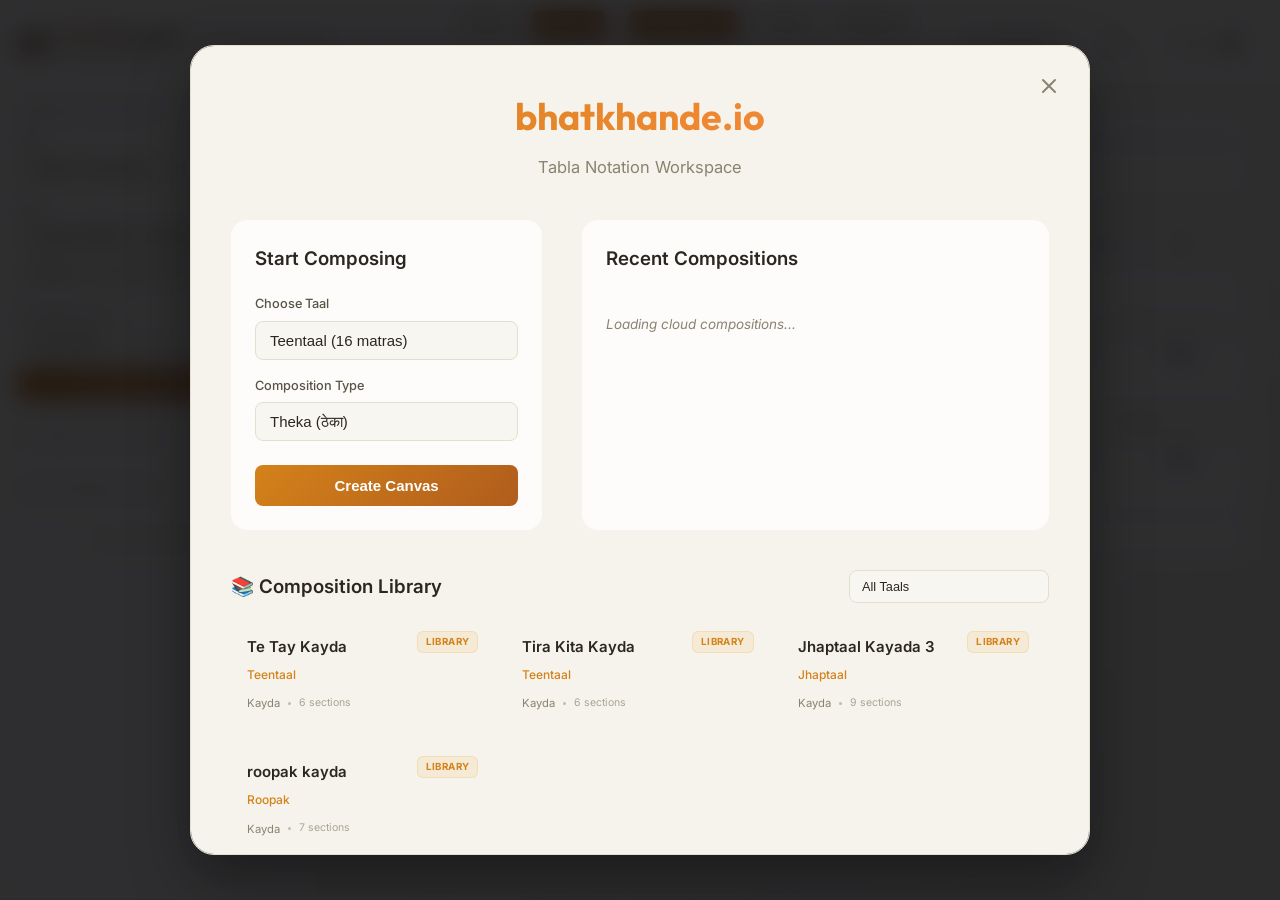
==== commit 676dcf6e: "Add Composition Library: curated read-only collection in Hub dashboard - Extract 4 kaydas (Te Tay, T" ====
--- a/app.html
+++ b/app.html
@@ -294,6 +294,19 @@
           </div>
         </div>
       </div>
+
+      <div class="dash-library-section">
+        <div class="dash-library-header">
+          <h2 class="dash-panel-title">📚 Composition Library</h2>
+          <select id="dash-library-filter" class="dash-select dash-library-filter">
+            <option value="all">All Taals</option>
+          </select>
+        </div>
+        <div id="dash-library-grid" class="dash-library-grid">
+          <div class="dash-empty">Loading library...</div>
+        </div>
+      </div>
+
       <button id="btn-dash-close" class="dash-close-btn" title="Close Workspace Hub">
         <svg width="24" height="24" viewBox="0 0 24 24" fill="none" stroke="currentColor" stroke-width="2" stroke-linecap="round"><line x1="18" y1="6" x2="6" y2="18"></line><line x1="6" y1="6" x2="18" y2="18"></line></svg>
       </button>
--- a/css/styles.css
+++ b/css/styles.css
@@ -1552,11 +1552,12 @@
 .dash-container {
   width: 90%;
   max-width: 900px;
+  max-height: 90vh;
+  overflow-y: auto;
   background: var(--bg-primary);
   border: 1px solid var(--border-color);
   border-radius: 24px;
   box-shadow: 0 24px 60px rgba(0, 0, 0, 0.4);
-  overflow: hidden;
   position: relative;
   transform: translateY(20px);
   transition: transform 0.4s cubic-bezier(0.16, 1, 0.3, 1);
@@ -1760,3 +1761,117 @@
   font-style: italic;
   padding: 20px 0;
 }
+
+/* ─── Composition Library Section ──────────────────────────────────── */
+.dash-library-section {
+  padding: 0 40px 32px;
+}
+
+.dash-library-header {
+  display: flex;
+  align-items: center;
+  justify-content: space-between;
+  gap: 16px;
+  margin-bottom: 16px;
+}
+
+.dash-library-header .dash-panel-title {
+  margin-bottom: 0;
+  white-space: nowrap;
+}
+
+.dash-library-filter {
+  max-width: 200px;
+  padding: 8px 12px;
+  font-size: 0.85rem;
+}
+
+.dash-library-grid {
+  display: grid;
+  grid-template-columns: repeat(auto-fill, minmax(200px, 1fr));
+  gap: 16px;
+  max-height: 260px;
+  overflow-y: auto;
+  padding-right: 8px;
+}
+
+.dash-library-card {
+  background: var(--bg-primary);
+  border: 1px solid var(--border-light);
+  border-radius: 12px;
+  padding: 16px;
+  cursor: pointer;
+  transition: transform 0.2s, border-color 0.2s, box-shadow 0.2s;
+  display: flex;
+  flex-direction: column;
+  position: relative;
+}
+
+.dash-library-card:hover {
+  transform: translateY(-3px);
+  border-color: var(--goldPrimary);
+  box-shadow: 0 8px 16px rgba(0, 0, 0, 0.1);
+}
+
+.dash-library-card .dash-card-title {
+  padding-right: 50px;
+}
+
+.dash-library-badge {
+  position: absolute;
+  top: 12px;
+  right: 12px;
+  padding: 2px 8px;
+  border-radius: 6px;
+  font-size: 0.65rem;
+  font-weight: 700;
+  text-transform: uppercase;
+  letter-spacing: 0.04em;
+  background: rgba(232, 168, 56, 0.12);
+  color: var(--goldPrimary);
+  border: 1px solid rgba(232, 168, 56, 0.2);
+}
+
+.dash-library-card .dash-card-meta {
+  display: flex;
+  align-items: center;
+  gap: 8px;
+  margin-top: auto;
+  padding-top: 10px;
+}
+
+.dash-library-card .dash-card-type {
+  font-size: 0.75rem;
+  color: var(--text-muted);
+  text-transform: capitalize;
+}
+
+.dash-library-card .dash-card-sections {
+  font-size: 0.7rem;
+  color: var(--text-muted);
+  opacity: 0.7;
+}
+
+.dash-card-meta-dot {
+  width: 3px;
+  height: 3px;
+  border-radius: 50%;
+  background: var(--text-muted);
+  opacity: 0.5;
+}
+
+@media (max-width: 768px) {
+  .dash-library-section {
+    padding: 0 20px 24px;
+  }
+
+  .dash-library-header {
+    flex-direction: column;
+    align-items: flex-start;
+  }
+
+  .dash-library-filter {
+    max-width: 100%;
+    width: 100%;
+  }
+}
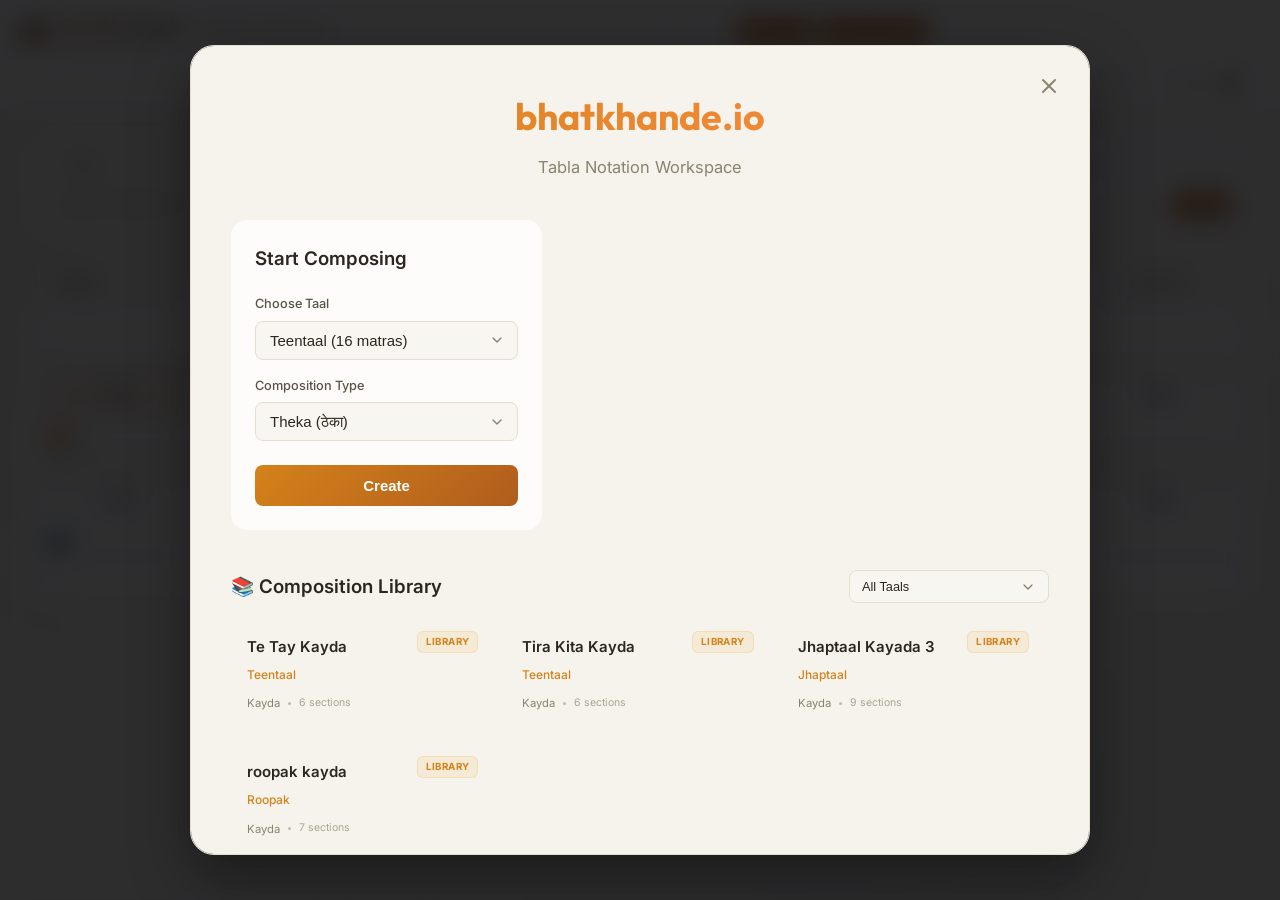
==== commit 196f30dd: "UI/UX Overhaul Phase 3: Onboarding & Polish - Added 3-step Onboarding Coach Marks for first-time vis" ====
--- a/app.html
+++ b/app.html
@@ -7,7 +7,7 @@
   <meta name="description"
     content="Open the Bhatkhande.io workspace to compose, edit, and export Indian classical Tabla notation in Bhatkhande format.">
   <title>Bhatkhande.io — Workspace</title>
-  <link rel="stylesheet" href="css/styles.css?v=105">
+  <link rel="stylesheet" href="css/styles.css?v=200">
   <style>
     .matra-cell, .grouped-bol {
       font-size: 1.0rem !important;
@@ -29,11 +29,6 @@
   <div class="app-container">
     <header class="app-header" id="app-header">
       <div class="header-left">
-        <button class="btn-icon btn-toggle-sidebar" id="btn-toggle-sidebar" title="Toggle sidebar">
-          <svg width="20" height="20" viewBox="0 0 20 20" fill="none">
-            <path d="M3 5h14M3 10h14M3 15h14" stroke="currentColor" stroke-width="1.5" stroke-linecap="round" />
-          </svg>
-        </button>
 
         <a href="index.html" class="app-logo" title="Back to Bhatkhande.io home">
           <svg width="34" height="34" viewBox="0 0 64 64" class="logo-icon-svg" xmlns="http://www.w3.org/2000/svg">
@@ -97,14 +92,6 @@
 
         <div class="toolbar-separator"></div>
 
-        <button class="btn" id="btn-new" title="New composition">
-          <svg width="14" height="14" viewBox="0 0 16 16" fill="none">
-            <path d="M9 1H4a1.5 1.5 0 00-1.5 1.5v11A1.5 1.5 0 004 15h8a1.5 1.5 0 001.5-1.5V5.5L9 1z"
-              stroke="currentColor" stroke-width="1.3" />
-            <path d="M9 1v5h4.5" stroke="currentColor" stroke-width="1.3" stroke-linecap="round" />
-          </svg>
-          <span>New</span>
-        </button>
         <button class="btn btn-primary" id="btn-save" title="Save (Ctrl+S)">
           <svg width="14" height="14" viewBox="0 0 16 16" fill="none">
             <path
@@ -116,8 +103,6 @@
           <span>Save</span>
         </button>
 
-        <div class="toolbar-separator"></div>
-
         <button class="btn btn-primary" id="btn-export-pdf" title="Export as PDF (Ctrl+P)">
           <svg width="14" height="14" viewBox="0 0 16 16" fill="none">
             <path d="M8 2v9M4.5 7.5L8 11l3.5-3.5" stroke="currentColor" stroke-width="1.3" stroke-linecap="round"
@@ -127,37 +112,55 @@
           </svg>
           <span>Export PDF</span>
         </button>
-        <button class="btn" id="btn-import-json" title="Open saved composition (.json or exported .pdf)">
-          <svg width="14" height="14" viewBox="0 0 16 16" fill="none">
-            <path d="M8 11V2M4.5 5.5L8 2l3.5 3.5" stroke="currentColor" stroke-width="1.3" stroke-linecap="round"
-              stroke-linejoin="round" />
-            <path d="M2.5 11v2.5h11V11" stroke="currentColor" stroke-width="1.3" stroke-linecap="round"
-              stroke-linejoin="round" />
-          </svg>
-          <span>Open</span>
-        </button>
-        <button class="btn" id="btn-export-json" title="Save backup as JSON file">
-          <svg width="14" height="14" viewBox="0 0 16 16" fill="none">
-            <path d="M9 1H4a1.5 1.5 0 00-1.5 1.5v11A1.5 1.5 0 004 15h8a1.5 1.5 0 001.5-1.5V5.5L9 1z"
-              stroke="currentColor" stroke-width="1.3" />
-            <path d="M9 1v5h4.5" stroke="currentColor" stroke-width="1.3" stroke-linecap="round" />
-          </svg>
-          <span>Backup</span>
-        </button>
-
+
+        <div class="toolbar-overflow">
+          <button class="btn-icon" id="btn-toolbar-more" title="More options">
+            <svg width="16" height="16" viewBox="0 0 24 24" fill="none" stroke="currentColor" stroke-width="2" stroke-linecap="round" stroke-linejoin="round"><circle cx="12" cy="12" r="1"></circle><circle cx="12" cy="5" r="1"></circle><circle cx="12" cy="19" r="1"></circle></svg>
+          </button>
+          <div class="toolbar-overflow-menu" id="toolbar-overflow-menu">
+            <button class="menu-item" id="btn-new">
+              <svg width="14" height="14" viewBox="0 0 16 16" fill="none">
+                <path d="M9 1H4a1.5 1.5 0 00-1.5 1.5v11A1.5 1.5 0 004 15h8a1.5 1.5 0 001.5-1.5V5.5L9 1z" stroke="currentColor" stroke-width="1.3" />
+                <path d="M9 1v5h4.5" stroke="currentColor" stroke-width="1.3" stroke-linecap="round" />
+              </svg>
+              New Composition
+            </button>
+            <button class="menu-item" id="btn-import-json">
+              <svg width="14" height="14" viewBox="0 0 16 16" fill="none">
+                <path d="M8 11V2M4.5 5.5L8 2l3.5 3.5" stroke="currentColor" stroke-width="1.3" stroke-linecap="round" stroke-linejoin="round" />
+                <path d="M2.5 11v2.5h11V11" stroke="currentColor" stroke-width="1.3" stroke-linecap="round" stroke-linejoin="round" />
+              </svg>
+              Open File...
+            </button>
+            <button class="menu-item" id="btn-export-json">
+              <svg width="14" height="14" viewBox="0 0 16 16" fill="none">
+                <path d="M9 1H4a1.5 1.5 0 00-1.5 1.5v11A1.5 1.5 0 004 15h8a1.5 1.5 0 001.5-1.5V5.5L9 1z" stroke="currentColor" stroke-width="1.3" />
+                <path d="M9 1v5h4.5" stroke="currentColor" stroke-width="1.3" stroke-linecap="round" />
+              </svg>
+              Download Backup
+            </button>
+            <div class="menu-separator"></div>
+            <button class="menu-item" id="btn-home">
+              <svg width="14" height="14" viewBox="0 0 24 24" fill="none" stroke="currentColor" stroke-width="1.5" stroke-linecap="round" stroke-linejoin="round">
+                <path d="M3 9l9-7 9 7v11a2 2 0 0 1-2 2H5a2 2 0 0 1-2-2z"></path><polyline points="9 22 9 12 15 12 15 22"></polyline>
+              </svg>
+              Workspace Hub
+            </button>
+          </div>
+        </div>
+
+        <input type="file" id="file-import-input" accept=".json,.pdf,application/json,application/pdf" style="display:none">
+      </div>
+
+      <div class="header-right">
+        <button class="btn-icon btn-info-toggle" id="btn-toggle-sidebar" title="Composition Details">
+          <svg width="18" height="18" viewBox="0 0 24 24" fill="none" stroke="currentColor" stroke-width="2" stroke-linecap="round" stroke-linejoin="round">
+            <circle cx="12" cy="12" r="10"></circle>
+            <line x1="12" y1="16" x2="12" y2="12"></line>
+            <line x1="12" y1="8" x2="12.01" y2="8"></line>
+          </svg>
+        </button>
         <div class="toolbar-separator"></div>
-
-        <button class="btn" id="btn-home" title="Return to Workspace Hub" style="background: var(--bg-elevated); border: 1px solid var(--border-color);">
-          <svg width="14" height="14" viewBox="0 0 24 24" fill="none" stroke="currentColor" stroke-width="1.5" stroke-linecap="round" stroke-linejoin="round">
-            <path d="M3 9l9-7 9 7v11a2 2 0 0 1-2 2H5a2 2 0 0 1-2-2z"></path><polyline points="9 22 9 12 15 12 15 22"></polyline>
-          </svg>
-          <span style="font-weight: 500; color: var(--goldPrimary);">Hub</span>
-        </button>
-
-        <input type="file" id="file-import-input" accept=".json,.pdf,application/json,application/pdf" style="display:none">
-      </div>
-
-      <div class="header-right">
         <div class="sync-status" id="sync-status" title="Checking connectivity...">
           <div class="sync-dot"></div>
           <span class="sync-label">Syncing...</span>
@@ -186,9 +189,42 @@
     </header>
 
     <div class="app-body">
+      <main class="main-content" id="main-content">
+        <div class="quick-entry-bar" id="quick-entry-bar">
+          <div class="qe-panel qe-panel-normal active" id="qe-panel-normal">
+            <div class="qe-controls-row">
+              <select class="quick-entry-select" id="quick-entry-section">
+                <option value="0">Section 1</option>
+              </select>
+              <select class="quick-entry-select" id="quick-entry-avartan">
+                <option value="0">Avartan 1</option>
+              </select>
+              <span class="quick-entry-hint">Space = next matra · [bols] = grouped · Dha=धा saves a custom mapping</span>
+            </div>
+            <div class="qe-input-row">
+              <input type="text" class="quick-entry-input" id="quick-entry-input"
+                placeholder="Type bols: Dha Dhin Dhin Dha ... use [Dha Ti] or digan=दिगन">
+              <button class="btn btn-primary" id="btn-quick-entry-apply">Apply</button>
+            </div>
+          </div>
+        </div>
+
+        <div id="notation-grid-container"></div>
+      </main>
+
+      <!-- Right sidebar overlay panel -->
+      <div class="sidebar-overlay" id="sidebar-overlay"></div>
       <aside class="sidebar" id="sidebar">
+        <div class="sidebar-header">
+          <div class="sidebar-header-title">Composition Details</div>
+          <button class="btn-icon sidebar-close-btn" id="sidebar-close-btn" title="Close panel">
+            <svg width="18" height="18" viewBox="0 0 24 24" fill="none" stroke="currentColor" stroke-width="2" stroke-linecap="round">
+              <line x1="18" y1="6" x2="6" y2="18"></line>
+              <line x1="6" y1="6" x2="18" y2="18"></line>
+            </svg>
+          </button>
+        </div>
         <div class="sidebar-section" id="composition-details-section">
-          <div class="sidebar-section-title">Composition Details</div>
           <div class="form-group">
             <label class="form-label" for="comp-title">Title</label>
             <input type="text" class="form-input" id="comp-title" value="Untitled Composition"
@@ -243,25 +279,6 @@
           </div>
         </div>
       </aside>
-
-      <main class="main-content" id="main-content">
-        <div class="quick-entry-bar" id="quick-entry-bar">
-          <div class="qe-panel qe-panel-normal active" id="qe-panel-normal">
-            <select class="quick-entry-select" id="quick-entry-section">
-              <option value="0">Section 1</option>
-            </select>
-            <select class="quick-entry-select" id="quick-entry-avartan">
-              <option value="0">Avartan 1</option>
-            </select>
-            <input type="text" class="quick-entry-input" id="quick-entry-input"
-              placeholder="Type bols: Dha Dhin Dhin Dha ... use [Dha Ti] or digan=दिगन">
-            <button class="btn btn-primary" id="btn-quick-entry-apply">Apply</button>
-            <span class="quick-entry-hint">Space = next matra · [bols] = grouped · Dha=धा saves a custom mapping</span>
-          </div>
-        </div>
-
-        <div id="notation-grid-container"></div>
-      </main>
     </div>
   </div>
 
@@ -283,16 +300,10 @@
             <label class="dash-label" style="margin-top:16px;">Composition Type</label>
             <select id="dash-new-type" class="dash-select"></select>
 
-            <button id="btn-dash-create" class="dash-btn-primary">Create Canvas</button>
-          </div>
-        </div>
-
-        <div class="dash-panel recent-panel">
-          <h2 class="dash-panel-title">Recent Compositions</h2>
-          <div id="dash-recent-list" class="dash-recent-grid">
-            <div class="dash-empty">Loading cloud compositions...</div>
-          </div>
-        </div>
+            <button id="btn-dash-create" class="dash-btn-primary">Create</button>
+          </div>
+        </div>
+
       </div>
 
       <div class="dash-library-section">
@@ -313,13 +324,25 @@
     </div>
   </div>
 
-  <script src="js/taal-data.js?v=106"></script>
-  <script src="js/bol-input.js?v=104"></script>
-  <script src="js/composition.js?v=104"></script>
-  <script src="js/notation-grid.js?v=104"></script>
-  <script src="js/pdf-import.js?v=1"></script>
-  <script src="js/pdf-export.js?v=109"></script>
-  <script src="js/app.js?v=109"></script>
+  <div class="onboarding-overlay" id="onboarding-overlay">
+    <div class="onboarding-tooltip" id="onboarding-tooltip">
+      <div class="onboarding-step-counter">Step <span id="ob-current-step">1</span> of 3</div>
+      <h3 class="onboarding-title" id="ob-title">Welcome</h3>
+      <p class="onboarding-desc" id="ob-desc">Description</p>
+      <div class="onboarding-actions">
+        <button class="btn" id="btn-ob-skip">Skip</button>
+        <button class="btn btn-primary" id="btn-ob-next">Next →</button>
+      </div>
+    </div>
+  </div>
+
+  <script src="js/taal-data.js?v=200"></script>
+  <script src="js/bol-input.js?v=200"></script>
+  <script src="js/composition.js?v=200"></script>
+  <script src="js/notation-grid.js?v=200"></script>
+  <script src="js/pdf-import.js?v=200"></script>
+  <script src="js/pdf-export.js?v=200"></script>
+  <script src="js/app.js?v=200"></script>
 
 </body>
 
--- a/css/styles.css
+++ b/css/styles.css
@@ -445,6 +445,58 @@
   margin: 0 3px;
 }
 
+/* ─── Toolbar Overflow Menu ────────────────────────────────────────── */
+.toolbar-overflow {
+  position: relative;
+  display: inline-block;
+}
+
+.toolbar-overflow-menu {
+  position: absolute;
+  top: calc(100% + 8px);
+  right: 0;
+  background: var(--bg-primary);
+  border: 1px solid var(--grid-border-strong);
+  border-radius: var(--radius-md);
+  box-shadow: var(--shadow-lg);
+  display: none;
+  flex-direction: column;
+  min-width: 180px;
+  z-index: 100;
+  padding: 6px 0;
+}
+
+.toolbar-overflow-menu.active {
+  display: flex;
+}
+
+.toolbar-overflow-menu .menu-item {
+  display: flex;
+  align-items: center;
+  gap: 10px;
+  padding: 8px 16px;
+  border: none;
+  background: transparent;
+  color: var(--text-primary);
+  font-size: 0.82rem;
+  font-weight: 500;
+  cursor: pointer;
+  width: 100%;
+  text-align: left;
+  transition: all var(--transition-fast);
+}
+
+.toolbar-overflow-menu .menu-item:hover {
+  background: var(--bg-elevated);
+  color: var(--accent-primary);
+}
+
+.toolbar-overflow-menu .menu-separator {
+  height: 1px;
+  background: var(--grid-border);
+  margin: 6px 0;
+}
+
 
 /* ═══════════════════════════════════════════════════════════════════════
    SCRIPT TOGGLE SWITCH
@@ -521,16 +573,114 @@
 }
 
 
-/* ─── Sidebar ──────────────────────────────────────────────────────── */
+/* ─── Info Toggle Button ───────────────────────────────────────────── */
+.btn-info-toggle {
+  width: 34px;
+  height: 34px;
+  border-radius: 50%;
+  border: 1.5px solid var(--accent-primary);
+  color: var(--accent-primary);
+  background: transparent;
+  cursor: pointer;
+  transition: all var(--transition-normal);
+  display: inline-flex;
+  align-items: center;
+  justify-content: center;
+}
+
+.btn-info-toggle:hover {
+  background: var(--accent-primary);
+  color: var(--text-inverse);
+  box-shadow: var(--shadow-glow);
+  transform: scale(1.08);
+}
+
+.btn-info-toggle.active {
+  background: var(--accent-primary);
+  color: var(--text-inverse);
+  box-shadow: var(--shadow-glow);
+}
+
+/* ─── Sidebar Overlay (Backdrop) ───────────────────────────────────── */
+.sidebar-overlay {
+  position: fixed;
+  top: 0;
+  left: 0;
+  right: 0;
+  bottom: 0;
+  background: rgba(0, 0, 0, 0.45);
+  backdrop-filter: blur(4px);
+  -webkit-backdrop-filter: blur(4px);
+  z-index: 199;
+  opacity: 0;
+  pointer-events: none;
+  transition: opacity var(--transition-slow);
+}
+
+.sidebar-overlay.visible {
+  opacity: 1;
+  pointer-events: auto;
+}
+
+/* ─── Sidebar (Right-Side Panel) ───────────────────────────────────── */
 .sidebar {
+  position: fixed;
+  top: 0;
+  right: 0;
+  bottom: 0;
   width: var(--sidebar-width);
-  min-width: var(--sidebar-width);
   background: var(--bg-secondary);
-  border-right: 1px solid var(--grid-border);
+  border-left: 1px solid var(--grid-border);
   display: flex;
   flex-direction: column;
   overflow-y: auto;
+  z-index: 200;
+  transform: translateX(100%);
   transition: transform var(--transition-slow);
+  box-shadow: none;
+}
+
+.sidebar.sidebar-open {
+  transform: translateX(0);
+  box-shadow: -8px 0 40px rgba(0, 0, 0, 0.35);
+}
+
+/* ─── Sidebar Header ──────────────────────────────────────────────── */
+.sidebar-header {
+  display: flex;
+  align-items: center;
+  justify-content: space-between;
+  padding: 14px 18px;
+  border-bottom: 1px solid var(--grid-border);
+  background: var(--bg-tertiary);
+  flex-shrink: 0;
+}
+
+.sidebar-header-title {
+  font-family: 'Outfit', sans-serif;
+  font-size: 0.88rem;
+  font-weight: 700;
+  color: var(--text-primary);
+  letter-spacing: 0.01em;
+}
+
+.sidebar-close-btn {
+  width: 30px;
+  height: 30px;
+  display: flex;
+  align-items: center;
+  justify-content: center;
+  border: none;
+  background: transparent;
+  color: var(--text-muted);
+  border-radius: var(--radius-sm);
+  cursor: pointer;
+  transition: all var(--transition-fast);
+}
+
+.sidebar-close-btn:hover {
+  background: var(--bg-elevated);
+  color: var(--text-primary);
 }
 
 .sidebar-section {
@@ -733,11 +883,7 @@
    QUICK ENTRY BAR
    ═══════════════════════════════════════════════════════════════════════ */
 .quick-entry-bar {
-  display: flex;
-  align-items: center;
-  gap: 10px 12px;
-  flex-wrap: wrap;
-  padding: 14px 16px;
+  padding: 12px 16px;
   background: var(--bg-secondary);
   border: 1px solid var(--grid-border);
   border-radius: var(--radius-md);
@@ -748,6 +894,25 @@
   border-color: rgba(232, 168, 56, 0.25);
 }
 
+.qe-panel {
+  display: flex;
+  flex-direction: column;
+  gap: 8px;
+}
+
+.qe-controls-row {
+  display: flex;
+  align-items: center;
+  gap: 10px;
+  flex-wrap: wrap;
+}
+
+.qe-input-row {
+  display: flex;
+  align-items: center;
+  gap: 10px;
+}
+
 .quick-entry-label {
   font-size: 0.7rem;
   font-weight: 700;
@@ -759,7 +924,7 @@
 
 .quick-entry-input {
   flex: 1;
-  padding: 7px 11px;
+  padding: 7px 10px;
   background: var(--bg-tertiary);
   border: 1px solid var(--grid-border);
   border-radius: var(--radius-sm);
@@ -768,7 +933,6 @@
   font-family: 'Noto Sans Devanagari', 'Inter', sans-serif;
   outline: none;
   transition: border-color var(--transition-fast);
-  min-width: 260px;
 }
 
 .quick-entry-input:focus {
@@ -798,7 +962,7 @@
   color: var(--text-muted);
   white-space: normal;
   opacity: 0.8;
-  flex: 1 1 180px;
+  margin-left: auto;
 }
 
 
@@ -848,6 +1012,73 @@
   justify-content: flex-end;
 }
 
+.layakari-generator-group {
+  display: flex;
+  align-items: stretch;
+  border: 1px solid var(--grid-border-strong);
+  border-radius: var(--radius-md);
+  background: var(--bg-elevated);
+  overflow: hidden;
+  height: 32px;
+  width: 200px;
+  transition: all var(--transition-fast);
+}
+
+.layakari-generator-group:hover {
+  border-color: var(--accent-primary);
+  box-shadow: 0 2px 8px rgba(0,0,0,0.05);
+}
+
+.layakari-generator-group select {
+  flex: 1;
+  width: 50%;
+  border: none;
+  background: transparent url('data:image/svg+xml;utf8,<svg fill="none" stroke="%238b7d6b" stroke-width="2" stroke-linecap="round" stroke-linejoin="round" viewBox="0 0 24 24" xmlns="http://www.w3.org/2000/svg"><path d="M6 9l6 6 6-6"/></svg>') no-repeat right 6px center;
+  background-size: 14px;
+  padding: 0 20px 0 10px;
+  font-size: 0.8rem;
+  font-weight: 500;
+  height: 100%;
+  outline: none;
+  cursor: pointer;
+  color: var(--text-primary);
+  appearance: none;
+}
+
+.btn-generate-layakari {
+  flex: 1;
+  width: 50%;
+  justify-content: center;
+  display: inline-flex;
+  align-items: center;
+  gap: 4px;
+  border: none;
+  background: var(--bg-secondary);
+  border-left: 1px solid var(--grid-border-strong);
+  color: var(--text-primary);
+  font-size: 0.8rem;
+  font-weight: 600;
+  padding: 0;
+  height: 100%;
+  cursor: pointer;
+  transition: all var(--transition-fast);
+  white-space: nowrap;
+}
+
+.btn-generate-layakari:hover {
+  background: var(--accent-primary);
+  color: #fff;
+}
+
+.btn-action-danger {
+  color: var(--text-muted);
+}
+
+.btn-action-danger:hover {
+  color: var(--danger) !important;
+  background: rgba(231, 76, 60, 0.1) !important;
+}
+
 .section-type-badge {
   font-size: 0.68rem;
   font-weight: 600;
@@ -980,6 +1211,24 @@
 .marker-badge.khali {
   background: var(--accent-khali);
   color: #fff;
+}
+
+.marker-legend-tooltip {
+  display: inline-flex;
+  align-items: center;
+  justify-content: center;
+  color: var(--text-muted);
+  margin-left: 6px;
+  cursor: help;
+  vertical-align: middle;
+  opacity: 0.6;
+  transition: all var(--transition-fast);
+}
+
+.marker-legend-tooltip:hover {
+  opacity: 1;
+  color: var(--accent-primary);
+  transform: scale(1.1);
 }
 
 
@@ -1081,6 +1330,129 @@
 }
 
 
+/* ─── Avartan Block Header (Label + Actions) ─────────────────────── */
+.avartan-block {
+  position: relative;
+  transition: box-shadow var(--transition-normal), border-color var(--transition-normal);
+  border-radius: var(--radius-sm);
+}
+
+.avartan-block-header {
+  display: flex;
+  align-items: center;
+  justify-content: space-between;
+  padding: 4px 12px;
+  opacity: 0;
+  transition: opacity var(--transition-normal);
+}
+
+.avartan-block:hover .avartan-block-header {
+  opacity: 1;
+}
+
+.avartan-label {
+  font-size: 0.68rem;
+  font-weight: 600;
+  color: var(--text-muted);
+  text-transform: uppercase;
+  letter-spacing: 0.08em;
+}
+
+.avartan-actions {
+  display: flex;
+  align-items: center;
+  gap: 4px;
+}
+
+.btn-avartan-action {
+  display: inline-flex;
+  align-items: center;
+  gap: 4px;
+  padding: 3px 8px;
+  border: 1px solid transparent;
+  border-radius: var(--radius-xs);
+  background: transparent;
+  color: var(--text-muted);
+  font-size: 0.66rem;
+  font-weight: 500;
+  cursor: pointer;
+  transition: all var(--transition-fast);
+  font-family: inherit;
+  white-space: nowrap;
+}
+
+.btn-avartan-action:hover {
+  background: var(--bg-elevated);
+  border-color: var(--grid-border);
+  color: var(--text-primary);
+}
+
+.btn-avartan-action--danger:hover {
+  background: rgba(231, 76, 60, 0.08);
+  border-color: rgba(231, 76, 60, 0.25);
+  color: var(--danger);
+}
+
+.btn-avartan-action:disabled {
+  opacity: 0.2;
+  cursor: not-allowed;
+}
+
+.btn-avartan-action svg {
+  flex-shrink: 0;
+}
+
+/* ─── Avartan Target Highlight (Quick Entry) ─────────────────────── */
+.avartan-block.avartan-target-highlight {
+  box-shadow: inset 0 0 0 2px var(--accent-primary), 0 0 16px rgba(212, 148, 58, 0.15);
+  border-radius: var(--radius-sm);
+}
+
+.avartan-block.avartan-target-highlight .avartan-block-header {
+  opacity: 1;
+}
+
+.avartan-block.avartan-target-highlight .avartan-label {
+  color: var(--accent-primary);
+}
+
+/* ─── Quick Entry Context Indicator ──────────────────────────────── */
+.qe-context-indicator {
+  display: none;
+  align-items: center;
+  gap: 6px;
+  padding: 4px 10px;
+  font-size: 0.72rem;
+  color: var(--accent-primary);
+  font-weight: 500;
+  background: var(--accent-subtle);
+  border-radius: var(--radius-xs);
+  letter-spacing: 0.01em;
+}
+
+.qe-context-indicator strong {
+  color: var(--text-primary);
+  font-weight: 600;
+}
+
+.qe-context-indicator svg {
+  color: var(--accent-primary);
+  opacity: 0.7;
+}
+
+/* ─── Quick Entry Pulse Animation ────────────────────────────────── */
+@keyframes qePulse {
+  0% { box-shadow: 0 0 0 0 rgba(212, 148, 58, 0.25); }
+  50% { box-shadow: 0 0 0 4px rgba(212, 148, 58, 0.12); }
+  100% { box-shadow: 0 0 0 0 rgba(212, 148, 58, 0); }
+}
+
+.quick-entry-bar.qe-pulse {
+  animation: qePulse 0.8s ease-out;
+  border-color: rgba(232, 168, 56, 0.30);
+}
+
+
 /* ─── Bol Content Styling ──────────────────────────────────────────── */
 .bol-content {
   display: flex;
@@ -1180,27 +1552,95 @@
   padding: 8px 0;
 }
 
-.btn-add-section {
-  display: flex;
-  align-items: center;
-  gap: 6px;
-  padding: 9px 18px;
+.add-section-split-btn {
+  display: inline-flex;
+  position: relative;
   border: 2px dashed var(--grid-border);
   border-radius: var(--radius-md);
+  transition: all var(--transition-normal);
+  background: transparent;
+}
+
+.add-section-split-btn:hover {
+  border-color: var(--accent-primary);
+  background: rgba(212, 148, 58, 0.04);
+  box-shadow: var(--shadow-glow);
+}
+
+.add-section-split-btn:hover .btn-add-section-primary,
+.add-section-split-btn:hover .btn-add-section-dropdown {
+  color: var(--accent-primary);
+}
+
+.btn-add-section-primary {
+  display: flex;
+  align-items: center;
+  gap: 6px;
+  padding: 9px 12px 9px 18px;
+  border: none;
   background: transparent;
   color: var(--text-muted);
   font-size: 0.8rem;
   font-weight: 500;
   cursor: pointer;
+  font-family: inherit;
+  transition: color var(--transition-normal);
+}
+
+.btn-add-section-dropdown {
+  display: flex;
+  align-items: center;
+  justify-content: center;
+  padding: 0 12px 0 6px;
+  border: none;
+  border-left: 1px dashed var(--grid-border);
+  background: transparent;
+  color: var(--text-muted);
+  cursor: pointer;
   transition: all var(--transition-normal);
-  font-family: inherit;
-}
-
-.btn-add-section:hover {
-  border-color: var(--accent-primary);
+}
+
+.add-section-split-btn:hover .btn-add-section-dropdown {
+  border-left-color: var(--accent-primary);
+}
+
+.add-section-menu {
+  position: absolute;
+  top: calc(100% + 4px);
+  right: 0;
+  background: var(--bg-primary);
+  border: 1px solid var(--grid-border-strong);
+  border-radius: var(--radius-md);
+  box-shadow: var(--shadow-lg);
+  display: none;
+  flex-direction: column;
+  min-width: 160px;
+  z-index: 100;
+  padding: 6px 0;
+}
+
+.add-section-menu.active {
+  display: flex;
+}
+
+.add-section-option {
+  display: flex;
+  align-items: center;
+  padding: 8px 16px;
+  border: none;
+  background: transparent;
+  color: var(--text-primary);
+  font-size: 0.82rem;
+  font-weight: 500;
+  cursor: pointer;
+  width: 100%;
+  text-align: left;
+  transition: background var(--transition-fast);
+}
+
+.add-section-option:hover {
+  background: var(--bg-elevated);
   color: var(--accent-primary);
-  background: rgba(212, 148, 58, 0.04);
-  box-shadow: var(--shadow-glow);
 }
 
 
@@ -1438,6 +1878,75 @@
 /* ═══════════════════════════════════════════════════════════════════════
    PRINT STYLES
    ═══════════════════════════════════════════════════════════════════════ */
+
+
+/* ─── Onboarding Coach Marks ──────────────────────────────────────── */
+.onboarding-overlay {
+  position: fixed;
+  top: 0; left: 0; right: 0; bottom: 0;
+  background: rgba(0, 0, 0, 0.5);
+  z-index: 1000;
+  display: none;
+  pointer-events: all;
+  backdrop-filter: blur(2px);
+  -webkit-backdrop-filter: blur(2px);
+}
+
+.onboarding-overlay.active {
+  display: block;
+  animation: fadeIn var(--transition-normal);
+}
+
+.onboarding-highlight {
+  position: relative !important;
+  z-index: 1001 !important;
+  pointer-events: none !important;
+  background: var(--bg-primary) !important;
+  border-radius: var(--radius-sm) !important;
+  box-shadow: 0 0 0 4px var(--bg-primary), 0 0 0 6px var(--accent-primary), 0 0 30px rgba(0,0,0,0.6) !important;
+}
+
+.onboarding-tooltip {
+  position: absolute;
+  background: var(--bg-elevated);
+  border: 1px solid var(--grid-border-strong);
+  border-radius: var(--radius-md);
+  box-shadow: var(--shadow-lg);
+  padding: 20px;
+  width: 320px;
+  z-index: 1002;
+  transition: all var(--transition-normal);
+  top: 50%;
+  left: 50%;
+  transform: translate(-50%, -50%);
+}
+
+.onboarding-step-counter {
+  font-size: 0.65rem;
+  text-transform: uppercase;
+  letter-spacing: 0.05em;
+  color: var(--accent-primary);
+  font-weight: 700;
+  margin-bottom: 6px;
+}
+
+.onboarding-title {
+  margin: 0 0 8px 0;
+  font-size: 1.15rem;
+  color: var(--text-primary);
+}
+
+.onboarding-desc {
+  margin: 0 0 20px 0;
+  font-size: 0.85rem;
+  color: var(--text-secondary);
+  line-height: 1.5;
+}
+
+.onboarding-actions {
+  display: flex;
+  justify-content: space-between;
+}
 @media print {
   body {
     background: white;
@@ -1633,11 +2142,12 @@
 }
 
 .dash-select {
-  background: var(--bg-tertiary);
+  background: var(--bg-tertiary) url('data:image/svg+xml;utf8,<svg fill="none" stroke="%238b7d6b" stroke-width="2" stroke-linecap="round" stroke-linejoin="round" viewBox="0 0 24 24" xmlns="http://www.w3.org/2000/svg"><path d="M6 9l6 6 6-6"/></svg>') no-repeat right 12px center;
+  background-size: 16px;
   border: 1px solid var(--border-color);
   color: var(--text-primary);
   border-radius: 8px;
-  padding: 10px 14px;
+  padding: 10px 36px 10px 14px;
   font-size: 1rem;
   width: 100%;
   appearance: none;
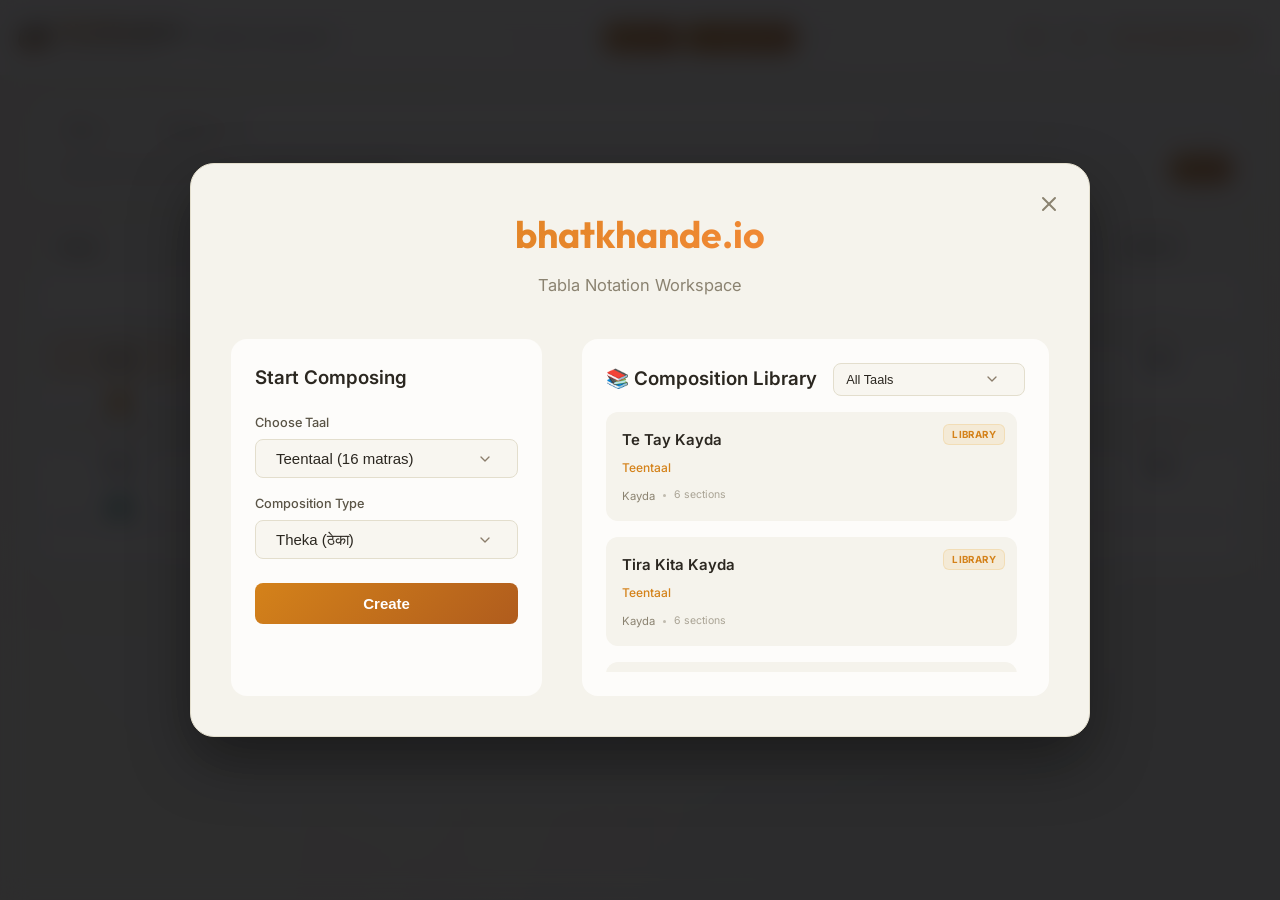
==== commit 8137140c: "feat: implement PWA, traditional layakari explanations, and Hindi localization" ====
--- a/app.html
+++ b/app.html
@@ -7,7 +7,9 @@
   <meta name="description"
     content="Open the Bhatkhande.io workspace to compose, edit, and export Indian classical Tabla notation in Bhatkhande format.">
   <title>Bhatkhande.io — Workspace</title>
-  <link rel="stylesheet" href="css/styles.css?v=200">
+  <link rel="manifest" href="manifest.json">
+  <meta name="theme-color" content="#faf8f4">
+  <link rel="stylesheet" href="css/styles.css?v=212">
   <style>
     .matra-cell, .grouped-bol {
       font-size: 1.0rem !important;
@@ -146,6 +148,27 @@
               </svg>
               Workspace Hub
             </button>
+            <div class="menu-separator"></div>
+            <div class="menu-item menu-item-toggle" id="menu-theme-toggle">
+              <svg width="14" height="14" viewBox="0 0 24 24" fill="none" stroke="currentColor" stroke-width="1.5" stroke-linecap="round" stroke-linejoin="round">
+                <path d="M21 12.79A9 9 0 1 1 11.21 3 7 7 0 0 0 21 12.79z"></path>
+              </svg>
+              <span>Theme</span>
+              <span class="menu-item-value" id="menu-theme-label">Auto</span>
+            </div>
+            <div class="menu-item menu-item-toggle" id="menu-script-toggle">
+              <svg width="14" height="14" viewBox="0 0 24 24" fill="none" stroke="currentColor" stroke-width="1.5" stroke-linecap="round" stroke-linejoin="round">
+                <path d="M4 21V4a2 2 0 012-2h12a2 2 0 012 2v17"></path>
+                <path d="M9 7h6M9 11h4"></path>
+              </svg>
+              <span>Script</span>
+              <span class="menu-item-value" id="menu-script-label">English</span>
+            </div>
+            <div class="menu-separator"></div>
+            <div class="menu-item menu-item-status" id="menu-sync-status">
+              <div class="sync-dot"></div>
+              <span id="menu-sync-label">Syncing...</span>
+            </div>
           </div>
         </div>
 
@@ -153,38 +176,22 @@
       </div>
 
       <div class="header-right">
-        <button class="btn-icon btn-info-toggle" id="btn-toggle-sidebar" title="Composition Details">
-          <svg width="18" height="18" viewBox="0 0 24 24" fill="none" stroke="currentColor" stroke-width="2" stroke-linecap="round" stroke-linejoin="round">
+        <button class="header-script-btn" id="header-script-toggle" title="Toggle script language">
+          <span class="header-script-label" id="header-script-label">EN</span>
+        </button>
+
+        <div class="header-sync-indicator" id="header-sync-status" title="Sync status">
+          <div class="sync-dot"></div>
+        </div>
+
+        <button class="btn btn-info-toggle" id="btn-toggle-sidebar" title="Composition Details">
+          <svg width="14" height="14" viewBox="0 0 24 24" fill="none" stroke="currentColor" stroke-width="2.5" stroke-linecap="round" stroke-linejoin="round">
             <circle cx="12" cy="12" r="10"></circle>
-            <line x1="12" y1="16" x2="12" y2="12"></line>
-            <line x1="12" y1="8" x2="12.01" y2="8"></line>
-          </svg>
-        </button>
-        <div class="toolbar-separator"></div>
-        <div class="sync-status" id="sync-status" title="Checking connectivity...">
-          <div class="sync-dot"></div>
-          <span class="sync-label">Syncing...</span>
-        </div>
-        <div class="toolbar-separator"></div>
-        <button class="btn-icon" id="btn-theme-toggle" title="Toggle Light/Dark Theme">
-          <svg id="icon-moon" width="16" height="16" viewBox="0 0 24 24" fill="none" stroke="currentColor" stroke-width="2" stroke-linecap="round" stroke-linejoin="round">
-            <path d="M21 12.79A9 9 0 1 1 11.21 3 7 7 0 0 0 21 12.79z"></path>
-          </svg>
-          <svg id="icon-sun" width="16" height="16" viewBox="0 0 24 24" fill="none" stroke="currentColor" stroke-width="2" stroke-linecap="round" stroke-linejoin="round" style="display: none;">
-            <circle cx="12" cy="12" r="5"></circle><line x1="12" y1="1" x2="12" y2="3"></line><line x1="12" y1="21" x2="12" y2="23"></line><line x1="4.22" y1="4.22" x2="5.64" y2="5.64"></line><line x1="18.36" y1="18.36" x2="19.78" y2="19.78"></line><line x1="1" y1="12" x2="3" y2="12"></line><line x1="21" y1="12" x2="23" y2="12"></line><line x1="4.22" y1="19.78" x2="5.64" y2="18.36"></line><line x1="18.36" y1="5.64" x2="19.78" y2="4.22"></line>
-          </svg>
-          <svg id="icon-auto" width="16" height="16" viewBox="0 0 24 24" fill="none" stroke="currentColor" stroke-width="2" stroke-linecap="round" stroke-linejoin="round" style="display: none;">
-            <rect x="2" y="3" width="20" height="14" rx="2" ry="2"></rect><line x1="8" y1="21" x2="16" y2="21"></line><line x1="12" y1="17" x2="12" y2="21"></line>
-          </svg>
-        </button>
-        <div class="toolbar-separator"></div>
-        <div class="script-toggle-wrapper">
-          <span class="script-toggle-label" id="script-label">English</span>
-          <label class="toggle-switch" title="Toggle English / Hindi">
-            <input type="checkbox" id="script-toggle">
-            <span class="toggle-slider"></span>
-          </label>
-        </div>
+            <line x1="12" y1="16" x2="12" y2="11"></line>
+            <line x1="12" y1="7.5" x2="12.01" y2="7.5" stroke-width="3"></line>
+          </svg>
+          <span>Composition Details</span>
+        </button>
       </div>
     </header>
 
@@ -304,18 +311,18 @@
           </div>
         </div>
 
-      </div>
-
-      <div class="dash-library-section">
-        <div class="dash-library-header">
-          <h2 class="dash-panel-title">📚 Composition Library</h2>
-          <select id="dash-library-filter" class="dash-select dash-library-filter">
-            <option value="all">All Taals</option>
-          </select>
-        </div>
-        <div id="dash-library-grid" class="dash-library-grid">
-          <div class="dash-empty">Loading library...</div>
-        </div>
+        <div class="dash-panel dash-library-section">
+          <div class="dash-library-header">
+            <h2 class="dash-panel-title">📚 Composition Library</h2>
+            <select id="dash-library-filter" class="dash-select dash-library-filter">
+              <option value="all">All Taals</option>
+            </select>
+          </div>
+          <div id="dash-library-grid" class="dash-library-grid">
+            <div class="dash-empty">Loading library...</div>
+          </div>
+        </div>
+
       </div>
 
       <button id="btn-dash-close" class="dash-close-btn" title="Close Workspace Hub">
@@ -336,14 +343,24 @@
     </div>
   </div>
 
-  <script src="js/taal-data.js?v=200"></script>
-  <script src="js/bol-input.js?v=200"></script>
-  <script src="js/composition.js?v=200"></script>
-  <script src="js/notation-grid.js?v=200"></script>
-  <script src="js/pdf-import.js?v=200"></script>
-  <script src="js/pdf-export.js?v=200"></script>
-  <script src="js/app.js?v=200"></script>
-
+  <script src="js/taal-data.js?v=203"></script>
+  <script src="js/layakari-core.js?v=3"></script>
+  <script src="js/bol-input.js?v=203"></script>
+  <script src="js/composition.js?v=204"></script>
+  <script src="js/notation-grid.js?v=203"></script>
+  <script src="js/pdf-import.js?v=203"></script>
+  <script src="js/pdf-export.js?v=203"></script>
+  <script src="js/library-data.js?v=1"></script>
+  <script src="js/app.js?v=205"></script>
+
+  <script>
+    if ('serviceWorker' in navigator) {
+      window.addEventListener('load', () => {
+        navigator.serviceWorker.register('sw.js').catch(err => {
+          console.warn('SW registration failed: ', err);
+        });
+      });
+    }
+  </script>
 </body>
-
 </html>
--- a/css/styles.css
+++ b/css/styles.css
@@ -287,6 +287,82 @@
   margin-left: auto;
 }
 
+/* ─── Header Script Toggle ────────────────────────────────────────── */
+.header-script-btn {
+  display: inline-flex;
+  align-items: center;
+  justify-content: center;
+  padding: 4px 10px;
+  background: var(--bg-tertiary);
+  border: 1px solid var(--grid-border);
+  border-radius: 20px;
+  cursor: pointer;
+  transition: all var(--transition-normal);
+  user-select: none;
+}
+
+.header-script-btn:hover {
+  background: var(--bg-elevated);
+  border-color: var(--grid-border-strong);
+  transform: translateY(-1px);
+  box-shadow: var(--shadow-xs);
+}
+
+.header-script-btn:active {
+  transform: translateY(0) scale(0.97);
+}
+
+.header-script-label {
+  font-size: 0.68rem;
+  font-weight: 700;
+  color: var(--accent-primary);
+  text-transform: uppercase;
+  letter-spacing: 0.06em;
+}
+
+/* ─── Header Sync Indicator ───────────────────────────────────────── */
+.header-sync-indicator {
+  display: flex;
+  align-items: center;
+  justify-content: center;
+  width: 28px;
+  height: 28px;
+  border-radius: 50%;
+  background: var(--bg-tertiary);
+  border: 1px solid var(--grid-border);
+  cursor: help;
+  transition: all var(--transition-normal);
+}
+
+.header-sync-indicator:hover {
+  background: var(--bg-elevated);
+  border-color: var(--grid-border-strong);
+}
+
+.header-sync-indicator .sync-dot {
+  width: 8px;
+  height: 8px;
+  border-radius: 50%;
+  background: var(--text-muted);
+  position: relative;
+}
+
+.header-sync-indicator.syncing .sync-dot {
+  background: var(--info);
+  box-shadow: 0 0 8px var(--info);
+  animation: syncPulse 1.5s infinite ease-in-out;
+}
+
+.header-sync-indicator.connected .sync-dot {
+  background: var(--success);
+  box-shadow: 0 0 8px var(--success);
+}
+
+.header-sync-indicator.disconnected .sync-dot {
+  background: var(--text-muted);
+  box-shadow: none;
+}
+
 /* ─── Sync Status Indicator ───────────────────────────────────────── */
 .sync-status {
   display: flex;
@@ -497,6 +573,84 @@
   margin: 6px 0;
 }
 
+/* ─── Menu Toggle Items (Theme / Script) ──────────────────────────── */
+.menu-item.menu-item-toggle {
+  display: flex;
+  align-items: center;
+  gap: 10px;
+  padding: 8px 16px;
+  border: none;
+  background: transparent;
+  color: var(--text-primary);
+  font-size: 0.82rem;
+  font-weight: 500;
+  cursor: pointer;
+  width: 100%;
+  text-align: left;
+  transition: all var(--transition-fast);
+  user-select: none;
+}
+
+.menu-item.menu-item-toggle:hover {
+  background: var(--bg-elevated);
+  color: var(--accent-primary);
+}
+
+.menu-item-value {
+  margin-left: auto;
+  font-size: 0.72rem;
+  font-weight: 700;
+  color: var(--accent-primary);
+  text-transform: uppercase;
+  letter-spacing: 0.04em;
+  padding: 2px 8px;
+  background: var(--accent-subtle);
+  border-radius: var(--radius-xs);
+  transition: all var(--transition-fast);
+}
+
+.menu-item.menu-item-toggle:hover .menu-item-value {
+  background: rgba(212, 148, 58, 0.15);
+}
+
+/* ─── In-Menu Sync Status ─────────────────────────────────────────── */
+.menu-item.menu-item-status {
+  display: flex;
+  align-items: center;
+  gap: 10px;
+  padding: 8px 16px;
+  font-size: 0.75rem;
+  font-weight: 600;
+  color: var(--text-secondary);
+  cursor: default;
+  letter-spacing: 0.02em;
+}
+
+.menu-item-status .sync-dot {
+  width: 8px;
+  height: 8px;
+  border-radius: 50%;
+  background: var(--accent-sam);
+  flex-shrink: 0;
+  position: relative;
+}
+
+.menu-item-status.syncing .sync-dot {
+  background: var(--info);
+  box-shadow: 0 0 8px var(--info);
+  animation: syncPulse 1.5s infinite ease-in-out;
+}
+
+.menu-item-status.connected .sync-dot {
+  background: var(--success);
+  box-shadow: 0 0 8px var(--success);
+}
+
+.menu-item-status.disconnected .sync-dot {
+  background: var(--text-muted);
+  box-shadow: none;
+}
+
 
 /* ═══════════════════════════════════════════════════════════════════════
    SCRIPT TOGGLE SWITCH
@@ -575,30 +729,53 @@
 
 /* ─── Info Toggle Button ───────────────────────────────────────────── */
 .btn-info-toggle {
-  width: 34px;
-  height: 34px;
-  border-radius: 50%;
-  border: 1.5px solid var(--accent-primary);
+  border-radius: var(--radius-sm);
+  border: 1px solid var(--grid-border);
   color: var(--accent-primary);
-  background: transparent;
+  background: var(--bg-tertiary);
   cursor: pointer;
   transition: all var(--transition-normal);
   display: inline-flex;
   align-items: center;
-  justify-content: center;
+  gap: 6px;
+  padding: 5px 12px;
+  font-size: 0.78rem;
+  font-weight: 500;
+  white-space: nowrap;
 }
 
 .btn-info-toggle:hover {
-  background: var(--accent-primary);
+  background: var(--bg-elevated);
+  border-color: var(--grid-border-strong);
+  color: var(--goldAccent);
+  transform: translateY(-1px);
+  box-shadow: var(--shadow-xs);
+}
+
+.btn-info-toggle:hover svg circle,
+.btn-info-toggle.active svg circle {
+  fill: currentColor;
+}
+
+.btn-info-toggle:hover svg line,
+.btn-info-toggle.active svg line {
+  stroke: var(--bg-primary);
+}
+
+.btn-info-toggle.active {
+  background: linear-gradient(135deg, var(--accent-primary), var(--accent-taali));
   color: var(--text-inverse);
+  border-color: var(--accent-primary);
   box-shadow: var(--shadow-glow);
-  transform: scale(1.08);
-}
-
-.btn-info-toggle.active {
-  background: var(--accent-primary);
+}
+
+.btn-info-toggle.active span {
   color: var(--text-inverse);
-  box-shadow: var(--shadow-glow);
+}
+
+.btn-info-toggle.active svg line,
+.btn-info-toggle.active svg circle {
+  stroke: var(--text-inverse);
 }
 
 /* ─── Sidebar Overlay (Backdrop) ───────────────────────────────────── */
@@ -924,7 +1101,7 @@
 
 .quick-entry-input {
   flex: 1;
-  padding: 7px 10px;
+  padding: 5px 12px;
   background: var(--bg-tertiary);
   border: 1px solid var(--grid-border);
   border-radius: var(--radius-sm);
@@ -933,6 +1110,8 @@
   font-family: 'Noto Sans Devanagari', 'Inter', sans-serif;
   outline: none;
   transition: border-color var(--transition-fast);
+  height: 32px;
+  box-sizing: border-box;
 }
 
 .quick-entry-input:focus {
@@ -945,16 +1124,20 @@
 }
 
 .quick-entry-select {
-  padding: 7px 10px;
-  background: var(--bg-tertiary);
+  padding: 5px 32px 5px 12px;
+  background: var(--bg-tertiary) url('data:image/svg+xml;utf8,<svg fill="none" stroke="%238b7d6b" stroke-width="2" stroke-linecap="round" stroke-linejoin="round" viewBox="0 0 24 24" xmlns="http://www.w3.org/2000/svg"><path d="M6 9l6 6 6-6"/></svg>') no-repeat right 12px center;
+  background-size: 14px;
   border: 1px solid var(--grid-border);
   border-radius: var(--radius-sm);
   color: var(--text-secondary);
-  font-size: 0.78rem;
+  font-size: 0.82rem;
   font-family: inherit;
   outline: none;
   cursor: pointer;
-  min-width: 110px;
+  min-width: 90px;
+  appearance: none;
+  height: 32px;
+  box-sizing: border-box;
 }
 
 .quick-entry-hint {
@@ -1030,7 +1213,8 @@
 }
 
 .layakari-generator-group select {
-  flex: 1;
+  box-sizing: border-box;
+  flex: 0 0 50%;
   width: 50%;
   border: none;
   background: transparent url('data:image/svg+xml;utf8,<svg fill="none" stroke="%238b7d6b" stroke-width="2" stroke-linecap="round" stroke-linejoin="round" viewBox="0 0 24 24" xmlns="http://www.w3.org/2000/svg"><path d="M6 9l6 6 6-6"/></svg>') no-repeat right 6px center;
@@ -1043,10 +1227,13 @@
   cursor: pointer;
   color: var(--text-primary);
   appearance: none;
+  text-align: center;
+  text-align-last: center;
 }
 
 .btn-generate-layakari {
-  flex: 1;
+  box-sizing: border-box;
+  flex: 0 0 50%;
   width: 50%;
   justify-content: center;
   display: inline-flex;
@@ -1169,7 +1356,7 @@
   border-bottom: 2px solid var(--grid-border-strong);
   background: var(--bg-tertiary);
   position: relative;
-  text-align: left;
+  text-align: center;
 }
 
 .markers-row th.vibhaag-start {
@@ -1238,13 +1425,13 @@
 }
 
 .matra-cell {
-  padding: 6px 5px;
+  padding: 8px 5px;
   text-align: center;
   vertical-align: middle;
   cursor: pointer;
   transition: all var(--transition-fast);
   position: relative;
-  min-height: 40px;
+  height: 44px;
   font-family: 'Noto Sans Devanagari', 'Inter', sans-serif;
   font-size: 1.0rem !important;
   font-weight: 500;
@@ -1280,7 +1467,7 @@
 
 .symbol-cell {
   padding: 3px 4px;
-  text-align: left;
+  text-align: center;
   vertical-align: middle;
   height: 26px;
 }
@@ -1458,7 +1645,6 @@
   display: flex;
   align-items: center;
   justify-content: center;
-  min-height: 30px;
   max-width: 100%;
   overflow: visible;
 }
@@ -2142,12 +2328,12 @@
 }
 
 .dash-select {
-  background: var(--bg-tertiary) url('data:image/svg+xml;utf8,<svg fill="none" stroke="%238b7d6b" stroke-width="2" stroke-linecap="round" stroke-linejoin="round" viewBox="0 0 24 24" xmlns="http://www.w3.org/2000/svg"><path d="M6 9l6 6 6-6"/></svg>') no-repeat right 12px center;
+  background: var(--bg-tertiary) url('data:image/svg+xml;utf8,<svg fill="none" stroke="%238b7d6b" stroke-width="2" stroke-linecap="round" stroke-linejoin="round" viewBox="0 0 24 24" xmlns="http://www.w3.org/2000/svg"><path d="M6 9l6 6 6-6"/></svg>') no-repeat right 24px center;
   background-size: 16px;
   border: 1px solid var(--border-color);
   color: var(--text-primary);
   border-radius: 8px;
-  padding: 10px 36px 10px 14px;
+  padding: 10px 56px 10px 20px;
   font-size: 1rem;
   width: 100%;
   appearance: none;
@@ -2274,7 +2460,8 @@
 
 /* ─── Composition Library Section ──────────────────────────────────── */
 .dash-library-section {
-  padding: 0 40px 32px;
+  display: flex;
+  flex-direction: column;
 }
 
 .dash-library-header {
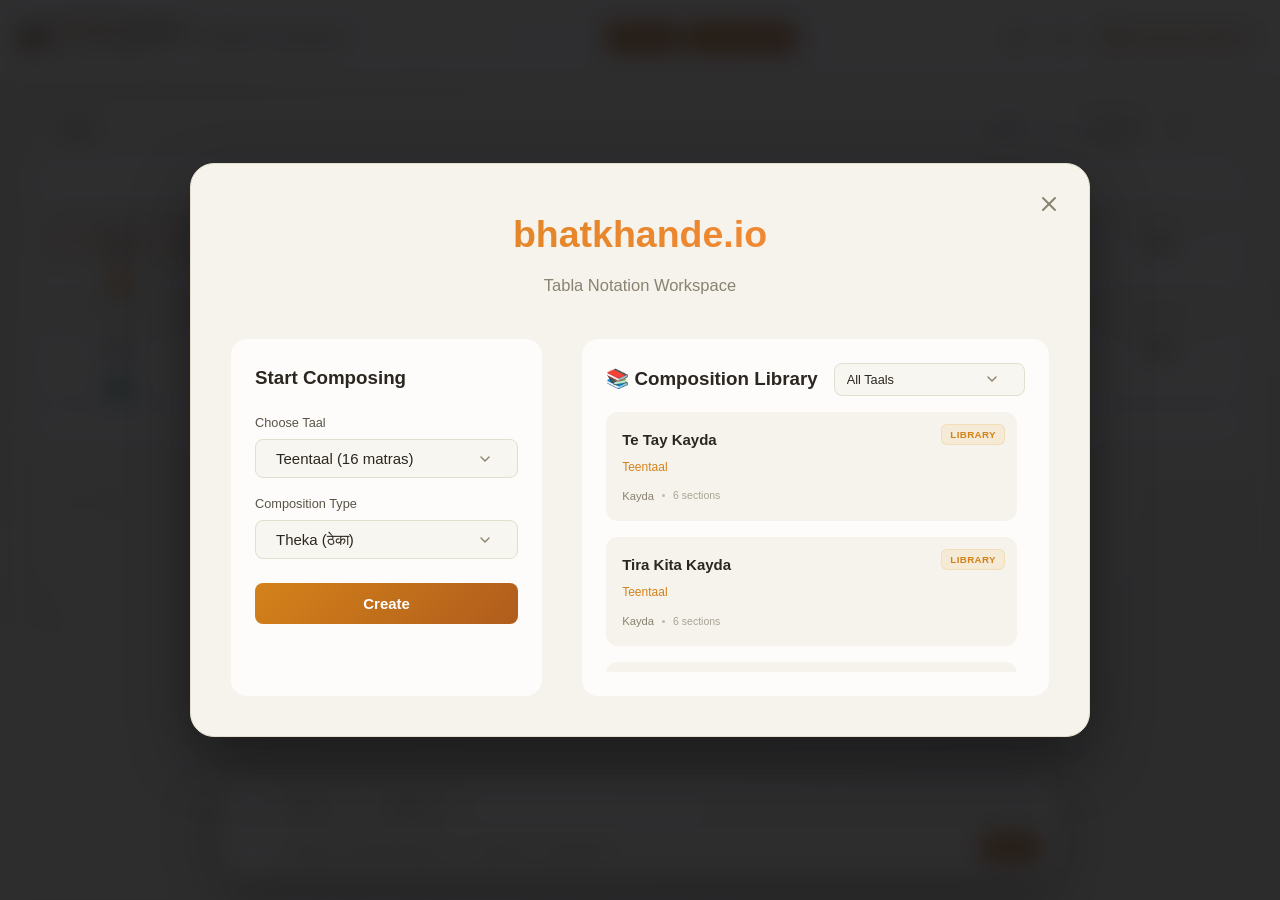
==== commit acc6cb0f: "Fix notation grid input persistence and implement settings panel" ====
--- a/app.html
+++ b/app.html
@@ -149,21 +149,13 @@
               Workspace Hub
             </button>
             <div class="menu-separator"></div>
-            <div class="menu-item menu-item-toggle" id="menu-theme-toggle">
+            <button class="menu-item" id="btn-settings">
               <svg width="14" height="14" viewBox="0 0 24 24" fill="none" stroke="currentColor" stroke-width="1.5" stroke-linecap="round" stroke-linejoin="round">
-                <path d="M21 12.79A9 9 0 1 1 11.21 3 7 7 0 0 0 21 12.79z"></path>
+                <circle cx="12" cy="12" r="3"></circle>
+                <path d="M19.4 15a1.65 1.65 0 0 0 .33 1.82l.06.06a2 2 0 0 1 0 2.83 2 2 0 0 1-2.83 0l-.06-.06a1.65 1.65 0 0 0-1.82-.33 1.65 1.65 0 0 0-1 1.51V21a2 2 0 0 1-2 2 2 2 0 0 1-2-2v-.09A1.65 1.65 0 0 0 9 19.4a1.65 1.65 0 0 0-1.82.33l-.06.06a2 2 0 0 1-2.83 0 2 2 0 0 1 0-2.83l.06-.06a1.65 1.65 0 0 0 .33-1.82 1.65 1.65 0 0 0-1.51-1H3a2 2 0 0 1-2-2 2 2 0 0 1 2-2h.09A1.65 1.65 0 0 0 4.6 9a1.65 1.65 0 0 0-.33-1.82l-.06-.06a2 2 0 0 1 0-2.83 2 2 0 0 1 2.83 0l.06.06a1.65 1.65 0 0 0 1.82.33H9a1.65 1.65 0 0 0 1-1.51V3a2 2 0 0 1 2-2 2 2 0 0 1 2 2v.09a1.65 1.65 0 0 0 1 1.51 1.65 1.65 0 0 0 1.82-.33l.06-.06a2 2 0 0 1 2.83 0 2 2 0 0 1 0 2.83l-.06.06a1.65 1.65 0 0 0-.33 1.82V9a1.65 1.65 0 0 0 1.51 1H21a2 2 0 0 1 2 2 2 2 0 0 1-2 2h-.09a1.65 1.65 0 0 0-1.51 1z"></path>
               </svg>
-              <span>Theme</span>
-              <span class="menu-item-value" id="menu-theme-label">Auto</span>
-            </div>
-            <div class="menu-item menu-item-toggle" id="menu-script-toggle">
-              <svg width="14" height="14" viewBox="0 0 24 24" fill="none" stroke="currentColor" stroke-width="1.5" stroke-linecap="round" stroke-linejoin="round">
-                <path d="M4 21V4a2 2 0 012-2h12a2 2 0 012 2v17"></path>
-                <path d="M9 7h6M9 11h4"></path>
-              </svg>
-              <span>Script</span>
-              <span class="menu-item-value" id="menu-script-label">English</span>
-            </div>
+              Settings
+            </button>
             <div class="menu-separator"></div>
             <div class="menu-item menu-item-status" id="menu-sync-status">
               <div class="sync-dot"></div>
@@ -198,6 +190,16 @@
     <div class="app-body">
       <main class="main-content" id="main-content">
         <div class="quick-entry-bar" id="quick-entry-bar">
+          <div class="qe-drag-handle" id="qe-drag-handle" title="Drag to move">
+            <svg width="12" height="20" viewBox="0 0 12 20" fill="none" stroke="currentColor" stroke-width="2" stroke-linecap="round">
+              <circle cx="4" cy="4" r="1"></circle>
+              <circle cx="4" cy="10" r="1"></circle>
+              <circle cx="4" cy="16" r="1"></circle>
+              <circle cx="8" cy="4" r="1"></circle>
+              <circle cx="8" cy="10" r="1"></circle>
+              <circle cx="8" cy="16" r="1"></circle>
+            </svg>
+          </div>
           <div class="qe-panel qe-panel-normal active" id="qe-panel-normal">
             <div class="qe-controls-row">
               <select class="quick-entry-select" id="quick-entry-section">
@@ -343,6 +345,58 @@
     </div>
   </div>
 
+  <div class="settings-overlay" id="settings-overlay">
+    <div class="settings-modal" id="settings-modal">
+      <div class="settings-header">
+        <h2 class="settings-title">Workspace Settings</h2>
+        <button class="btn-icon" id="btn-settings-close" title="Close Settings">
+          <svg width="20" height="20" viewBox="0 0 24 24" fill="none" stroke="currentColor" stroke-width="2" stroke-linecap="round"><line x1="18" y1="6" x2="6" y2="18"></line><line x1="6" y1="6" x2="18" y2="18"></line></svg>
+        </button>
+      </div>
+      <div class="settings-body">
+        <div class="settings-section">
+          <h3 class="settings-section-title">General</h3>
+          <div class="settings-row">
+            <div class="settings-info">
+              <div class="settings-label">Theme</div>
+              <div class="settings-desc">Choose between Light, Dark, or Auto theme.</div>
+            </div>
+            <select class="form-select settings-select" id="setting-theme">
+              <option value="auto">Auto</option>
+              <option value="light">Light</option>
+              <option value="dark">Dark</option>
+            </select>
+          </div>
+          <div class="settings-row">
+            <div class="settings-info">
+              <div class="settings-label">Default Script</div>
+              <div class="settings-desc">Language used for rendering notations.</div>
+            </div>
+            <select class="form-select settings-select" id="setting-script">
+              <option value="roman">English (Roman)</option>
+              <option value="devanagari">Hindi (Devanagari)</option>
+            </select>
+          </div>
+        </div>
+
+        <div class="settings-section">
+          <h3 class="settings-section-title">Workspace</h3>
+          <div class="settings-row">
+            <div class="settings-info">
+              <div class="settings-label">Floating Command Palette</div>
+              <div class="settings-desc">Allow the quick entry bar to be dragged around.</div>
+            </div>
+            <label class="toggle-switch">
+              <input type="checkbox" id="setting-draggable-palette" checked>
+              <span class="toggle-slider"></span>
+            </label>
+          </div>
+        </div>
+
+      </div>
+    </div>
+  </div>
+
   <script src="js/taal-data.js?v=203"></script>
   <script src="js/layakari-core.js?v=3"></script>
   <script src="js/bol-input.js?v=203"></script>
--- a/css/styles.css
+++ b/css/styles.css
@@ -5,7 +5,7 @@
    ═══════════════════════════════════════════════════════════════════════ */
 
 /* ─── Google Fonts Import ──────────────────────────────────────────── */
-@import url('https://fonts.googleapis.com/css2?family=Noto+Sans+Devanagari:wght@400;500;600;700&family=Inter:wght@300;400;500;600;700&family=Outfit:wght@400;500;600;700&display=swap');
+@import url('https://fonts.googleapis.com/css2?family=Noto+Sans+Devanagari:wght@400;500;600;700&family=Inter:wght@300;400;500;600;700&family=Outfit:wght@400;500;600;700&family=Lora:ital,wght@0,400;0,500;0,600;0,700;1,400&display=swap');
 
 /* ─── Design Tokens ────────────────────────────────────────────────── */
 :root {
@@ -141,7 +141,7 @@
 }
 
 body {
-  font-family: 'Inter', 'Noto Sans Devanagari', system-ui, sans-serif;
+  font-family: -apple-system, BlinkMacSystemFont, "Segoe UI", Roboto, Helvetica, Arial, "Noto Sans Devanagari", sans-serif;
   background: var(--bg-primary);
   color: var(--text-primary);
   line-height: 1.6;
@@ -242,7 +242,7 @@
 }
 
 .logo-text {
-  font-family: 'Outfit', sans-serif;
+  font-family: -apple-system, BlinkMacSystemFont, "Segoe UI", Roboto, Helvetica, Arial, sans-serif;
   font-size: 1.25rem;
   font-weight: 700;
   background: linear-gradient(135deg, var(--accent-sam) 0%, var(--text-primary) 100%);
@@ -260,14 +260,16 @@
 }
 
 .header-title-display {
-  font-size: 0.9rem;
+  font-family: -apple-system, BlinkMacSystemFont, "Segoe UI", Roboto, Helvetica, Arial, sans-serif;
+  font-size: 1.05rem;
   color: var(--text-secondary);
   font-weight: 500;
   max-width: 220px;
   overflow: hidden;
   text-overflow: ellipsis;
   white-space: nowrap;
-  opacity: 0.8;
+  opacity: 0.9;
+  letter-spacing: 0.01em;
 }
 
 .header-center {
@@ -729,36 +731,46 @@
 
 /* ─── Info Toggle Button ───────────────────────────────────────────── */
 .btn-info-toggle {
-  border-radius: var(--radius-sm);
-  border: 1px solid var(--grid-border);
+  border-radius: 24px;
+  border: 1px solid rgba(212, 148, 58, 0.25);
   color: var(--accent-primary);
-  background: var(--bg-tertiary);
+  background: var(--accent-subtle);
   cursor: pointer;
   transition: all var(--transition-normal);
   display: inline-flex;
   align-items: center;
-  gap: 6px;
-  padding: 5px 12px;
+  gap: 8px;
+  padding: 6px 16px;
   font-size: 0.78rem;
-  font-weight: 500;
+  font-weight: 600;
+  letter-spacing: 0.02em;
   white-space: nowrap;
+  backdrop-filter: blur(8px);
+  -webkit-backdrop-filter: blur(8px);
 }
 
 .btn-info-toggle:hover {
-  background: var(--bg-elevated);
-  border-color: var(--grid-border-strong);
-  color: var(--goldAccent);
+  background: rgba(212, 148, 58, 0.15);
+  border-color: rgba(212, 148, 58, 0.4);
+  color: var(--accent-hover);
   transform: translateY(-1px);
-  box-shadow: var(--shadow-xs);
-}
-
-.btn-info-toggle:hover svg circle,
-.btn-info-toggle.active svg circle {
+  box-shadow: 0 4px 12px rgba(212, 148, 58, 0.1);
+}
+
+.btn-info-toggle svg {
+  opacity: 0.95;
+  transition: transform var(--transition-fast);
+}
+
+.btn-info-toggle:hover svg {
+  transform: scale(1.05);
+}
+
+.btn-info-toggle svg circle {
   fill: currentColor;
 }
 
-.btn-info-toggle:hover svg line,
-.btn-info-toggle.active svg line {
+.btn-info-toggle svg line {
   stroke: var(--bg-primary);
 }
 
@@ -773,9 +785,16 @@
   color: var(--text-inverse);
 }
 
+.btn-info-toggle.active svg {
+  opacity: 1;
+}
+
 .btn-info-toggle.active svg line,
 .btn-info-toggle.active svg circle {
   stroke: var(--text-inverse);
+}
+.btn-info-toggle.active svg line {
+  stroke: var(--accent-primary);
 }
 
 /* ─── Sidebar Overlay (Backdrop) ───────────────────────────────────── */
@@ -806,7 +825,9 @@
   right: 0;
   bottom: 0;
   width: var(--sidebar-width);
-  background: var(--bg-secondary);
+  background: var(--bg-glass);
+  backdrop-filter: blur(24px) saturate(1.2);
+  -webkit-backdrop-filter: blur(24px) saturate(1.2);
   border-left: 1px solid var(--grid-border);
   display: flex;
   flex-direction: column;
@@ -834,9 +855,9 @@
 }
 
 .sidebar-header-title {
-  font-family: 'Outfit', sans-serif;
-  font-size: 0.88rem;
-  font-weight: 700;
+  font-family: -apple-system, BlinkMacSystemFont, "Segoe UI", Roboto, Helvetica, Arial, sans-serif;
+  font-size: 1.05rem;
+  font-weight: 600;
   color: var(--text-primary);
   letter-spacing: 0.01em;
 }
@@ -1046,7 +1067,7 @@
 .main-content {
   flex: 1;
   overflow-y: auto;
-  padding: 24px 32px 40px;
+  padding: 24px 32px 140px;
   display: flex;
   flex-direction: column;
   gap: 20px;
@@ -1060,21 +1081,68 @@
    QUICK ENTRY BAR
    ═══════════════════════════════════════════════════════════════════════ */
 .quick-entry-bar {
-  padding: 12px 16px;
-  background: var(--bg-secondary);
-  border: 1px solid var(--grid-border);
-  border-radius: var(--radius-md);
-  transition: border-color var(--transition-fast);
+  position: fixed;
+  bottom: 24px;
+  left: 50%;
+  transform: translateX(-50%);
+  z-index: 150;
+  width: 90%;
+  max-width: 840px;
+  padding: 12px 20px;
+  background: var(--bg-glass);
+  backdrop-filter: blur(24px) saturate(1.2);
+  -webkit-backdrop-filter: blur(24px) saturate(1.2);
+  border: 1px solid rgba(212, 148, 58, 0.3);
+  border-radius: 20px;
+  box-shadow: 0 12px 48px rgba(0, 0, 0, 0.35), 0 0 0 1px rgba(255,255,255,0.05) inset;
+  transition: all var(--transition-normal);
+  display: flex;
+  align-items: center;
+  gap: 12px;
+}
+
+.quick-entry-bar.draggable {
+  transition: box-shadow var(--transition-fast), border-color var(--transition-fast);
 }
 
 .quick-entry-bar:focus-within {
-  border-color: rgba(232, 168, 56, 0.25);
+  border-color: var(--accent-primary);
+  box-shadow: 0 12px 48px rgba(0, 0, 0, 0.35), 0 0 20px rgba(212, 148, 58, 0.15);
+  transform: translateX(-50%) translateY(-2px);
+}
+
+.quick-entry-bar.is-dragging {
+  opacity: 0.9;
+  transform: none; /* Dragging logic sets transform manually */
+  box-shadow: 0 24px 64px rgba(0, 0, 0, 0.45), 0 0 0 1px rgba(255,255,255,0.1) inset;
+  transition: none;
+}
+
+.qe-drag-handle {
+  display: flex;
+  align-items: center;
+  justify-content: center;
+  color: var(--text-muted);
+  cursor: grab;
+  padding: 8px 4px;
+  border-radius: var(--radius-sm);
+  transition: all var(--transition-fast);
+}
+
+.qe-drag-handle:hover {
+  background: var(--bg-elevated);
+  color: var(--accent-primary);
+}
+
+.qe-drag-handle:active {
+  cursor: grabbing;
 }
 
 .qe-panel {
   display: flex;
   flex-direction: column;
   gap: 8px;
+  flex: 1;
 }
 
 .qe-controls-row {
@@ -1107,7 +1175,7 @@
   border-radius: var(--radius-sm);
   color: var(--text-primary);
   font-size: 0.88rem;
-  font-family: 'Noto Sans Devanagari', 'Inter', sans-serif;
+  font-family: -apple-system, BlinkMacSystemFont, "Segoe UI", Roboto, Helvetica, Arial, "Noto Sans Devanagari", sans-serif;
   outline: none;
   transition: border-color var(--transition-fast);
   height: 32px;
@@ -1116,6 +1184,7 @@
 
 .quick-entry-input:focus {
   border-color: var(--accent-primary);
+  box-shadow: 0 0 0 3px rgba(212, 148, 58, 0.15);
 }
 
 .quick-entry-input::placeholder {
@@ -1274,7 +1343,7 @@
   text-transform: uppercase;
   letter-spacing: 0.04em;
   white-space: nowrap;
-  font-family: 'Noto Sans Devanagari', 'Inter', sans-serif;
+  font-family: -apple-system, BlinkMacSystemFont, "Segoe UI", Roboto, Helvetica, Arial, "Noto Sans Devanagari", sans-serif;
 }
 
 .section-type-badge.mukh {
@@ -1367,7 +1436,7 @@
   color: var(--text-muted);
   font-size: 0.66rem;
   font-weight: 500;
-  font-family: 'Inter', monospace;
+  font-family: -apple-system, BlinkMacSystemFont, "Segoe UI", Roboto, Helvetica, Arial, monospace;
 }
 
 
@@ -1432,14 +1501,19 @@
   transition: all var(--transition-fast);
   position: relative;
   height: 44px;
-  font-family: 'Noto Sans Devanagari', 'Inter', sans-serif;
+  font-family: -apple-system, BlinkMacSystemFont, "Segoe UI", Roboto, Helvetica, Arial, "Noto Sans Devanagari", sans-serif;
   font-size: 1.0rem !important;
   font-weight: 500;
   overflow: visible;
 }
 
+.matra-cell:nth-child(even) {
+  background-color: rgba(232, 168, 56, 0.02);
+}
+
 .matra-cell:hover {
   background: var(--grid-cell-hover);
+  box-shadow: inset 0 0 12px rgba(232, 168, 56, 0.12);
 }
 
 .matra-cell.cell-active {
@@ -1853,7 +1927,7 @@
   border-radius: var(--radius-sm);
   color: var(--text-primary);
   font-size: 0.88rem;
-  font-family: 'Noto Sans Devanagari', 'Inter', sans-serif;
+  font-family: -apple-system, BlinkMacSystemFont, "Segoe UI", Roboto, Helvetica, Arial, "Noto Sans Devanagari", sans-serif;
   outline: none;
   box-shadow: var(--shadow-md), var(--shadow-glow);
 }
@@ -1906,7 +1980,7 @@
   font-size: 0.65rem;
   font-weight: 700;
   flex-shrink: 0;
-  font-family: 'Inter', monospace;
+  font-family: -apple-system, BlinkMacSystemFont, "Segoe UI", Roboto, Helvetica, Arial, monospace;
 }
 
 .autocomplete-item:hover .ac-number,
@@ -2270,7 +2344,7 @@
 }
 
 .dash-title {
-  font-family: 'Outfit', sans-serif;
+  font-family: -apple-system, BlinkMacSystemFont, "Segoe UI", Roboto, Helvetica, Arial, sans-serif;
   font-size: 2.5rem;
   font-weight: 700;
   background: linear-gradient(135deg, var(--goldPrimary) 0%, #ff8c42 100%);
@@ -2572,3 +2646,114 @@
     width: 100%;
   }
 }
+
+/* ═══════════════════════════════════════════════════════════════════════
+   SETTINGS MODAL
+   ═══════════════════════════════════════════════════════════════════════ */
+.settings-overlay {
+  position: fixed;
+  top: 0;
+  left: 0;
+  right: 0;
+  bottom: 0;
+  background: rgba(0, 0, 0, 0.45);
+  backdrop-filter: blur(8px);
+  -webkit-backdrop-filter: blur(8px);
+  z-index: 900;
+  display: flex;
+  align-items: center;
+  justify-content: center;
+  opacity: 0;
+  pointer-events: none;
+  transition: opacity var(--transition-normal);
+}
+
+.settings-overlay.active {
+  opacity: 1;
+  pointer-events: auto;
+}
+
+.settings-modal {
+  background: var(--bg-primary);
+  width: 90%;
+  max-width: 500px;
+  border-radius: var(--radius-lg);
+  border: 1px solid var(--grid-border-strong);
+  box-shadow: var(--shadow-lg);
+  display: flex;
+  flex-direction: column;
+  transform: translateY(20px) scale(0.98);
+  transition: all var(--transition-normal);
+  overflow: hidden;
+  max-height: 85vh;
+}
+
+.settings-overlay.active .settings-modal {
+  transform: translateY(0) scale(1);
+}
+
+.settings-header {
+  display: flex;
+  align-items: center;
+  justify-content: space-between;
+  padding: 20px 24px;
+  border-bottom: 1px solid var(--grid-border);
+  background: var(--bg-secondary);
+}
+
+.settings-title {
+  font-family: -apple-system, BlinkMacSystemFont, "Segoe UI", Roboto, Helvetica, Arial, sans-serif;
+  font-size: 1.3rem;
+  font-weight: 600;
+  color: var(--text-primary);
+  margin: 0;
+}
+
+.settings-body {
+  padding: 0 24px 24px;
+  overflow-y: auto;
+}
+
+.settings-section {
+  margin-top: 24px;
+}
+
+.settings-section-title {
+  font-size: 0.75rem;
+  font-weight: 700;
+  color: var(--accent-primary);
+  text-transform: uppercase;
+  letter-spacing: 0.1em;
+  margin-bottom: 16px;
+  border-bottom: 1px solid var(--grid-border);
+  padding-bottom: 8px;
+}
+
+.settings-row {
+  display: flex;
+  align-items: center;
+  justify-content: space-between;
+  padding: 12px 0;
+  gap: 16px;
+}
+
+.settings-info {
+  flex: 1;
+}
+
+.settings-label {
+  font-size: 0.9rem;
+  font-weight: 500;
+  color: var(--text-primary);
+  margin-bottom: 4px;
+}
+
+.settings-desc {
+  font-size: 0.75rem;
+  color: var(--text-muted);
+}
+
+.settings-select {
+  width: auto;
+  min-width: 140px;
+}
